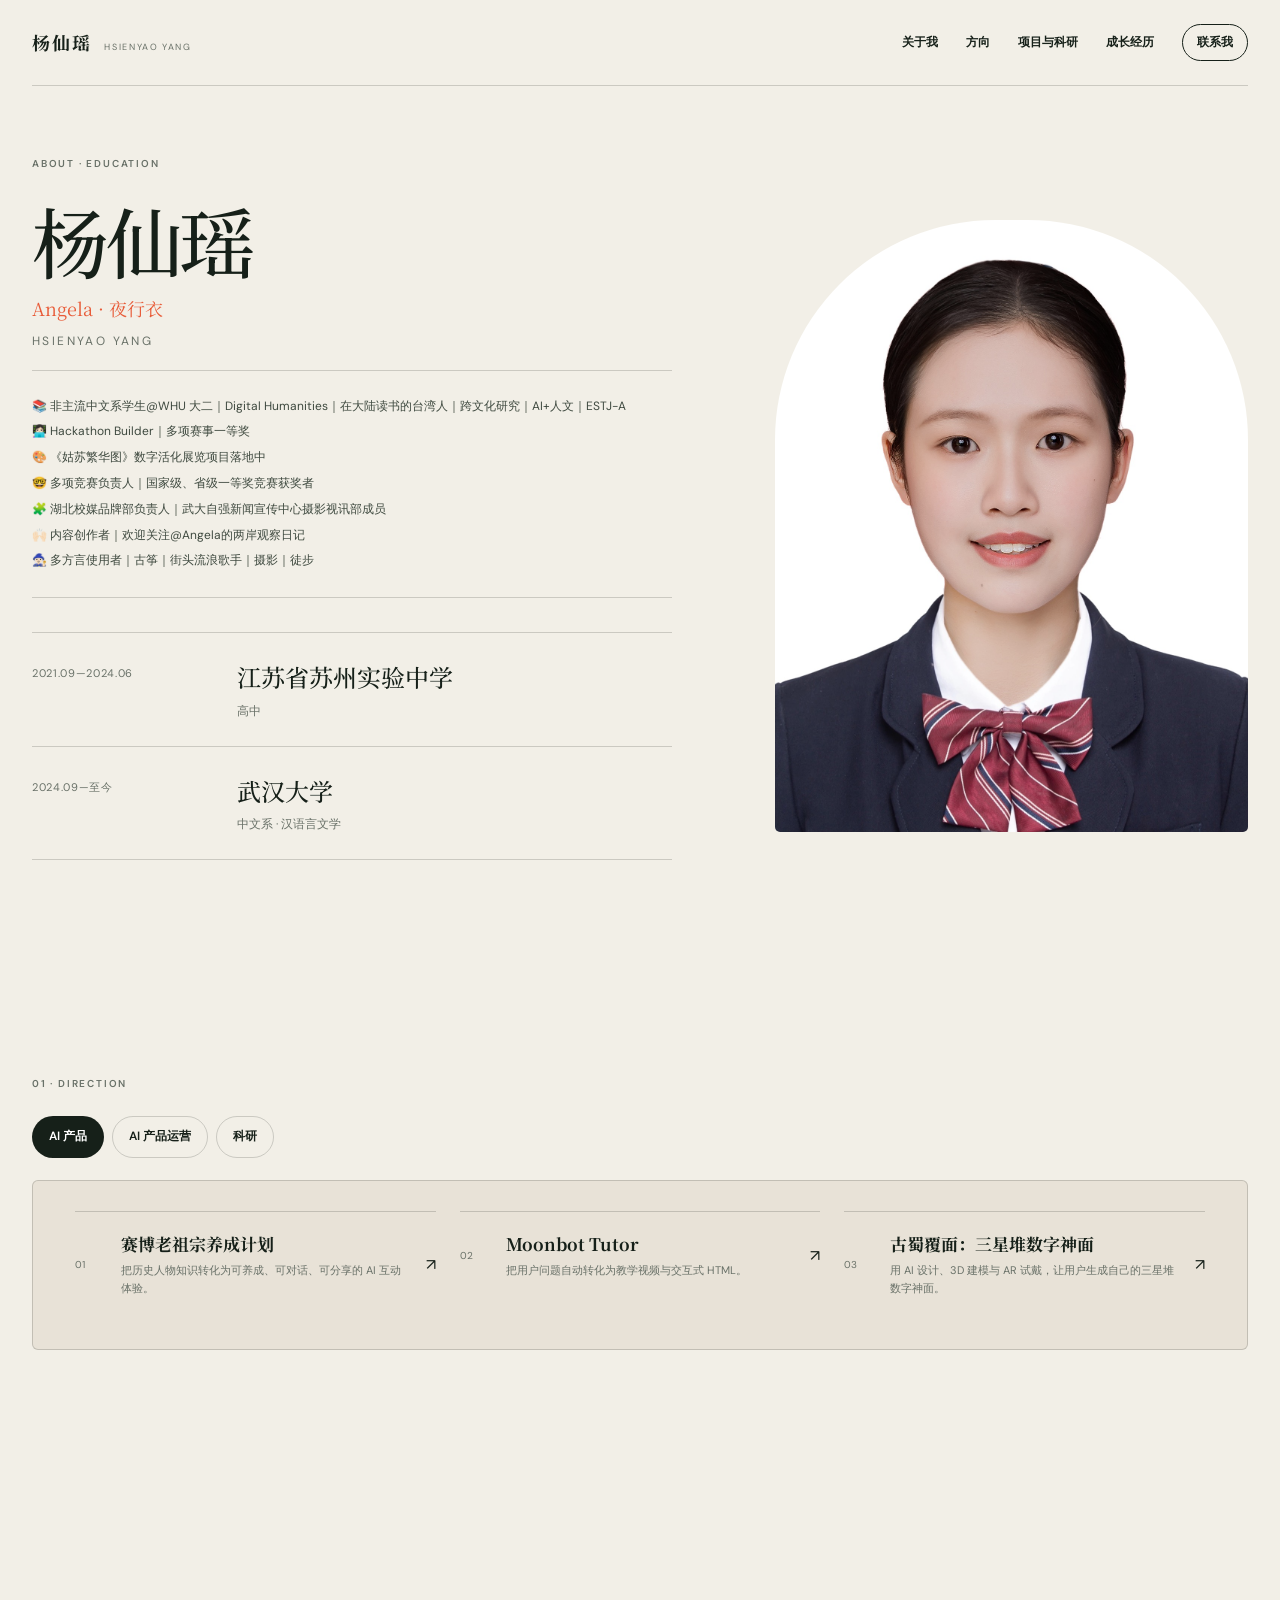
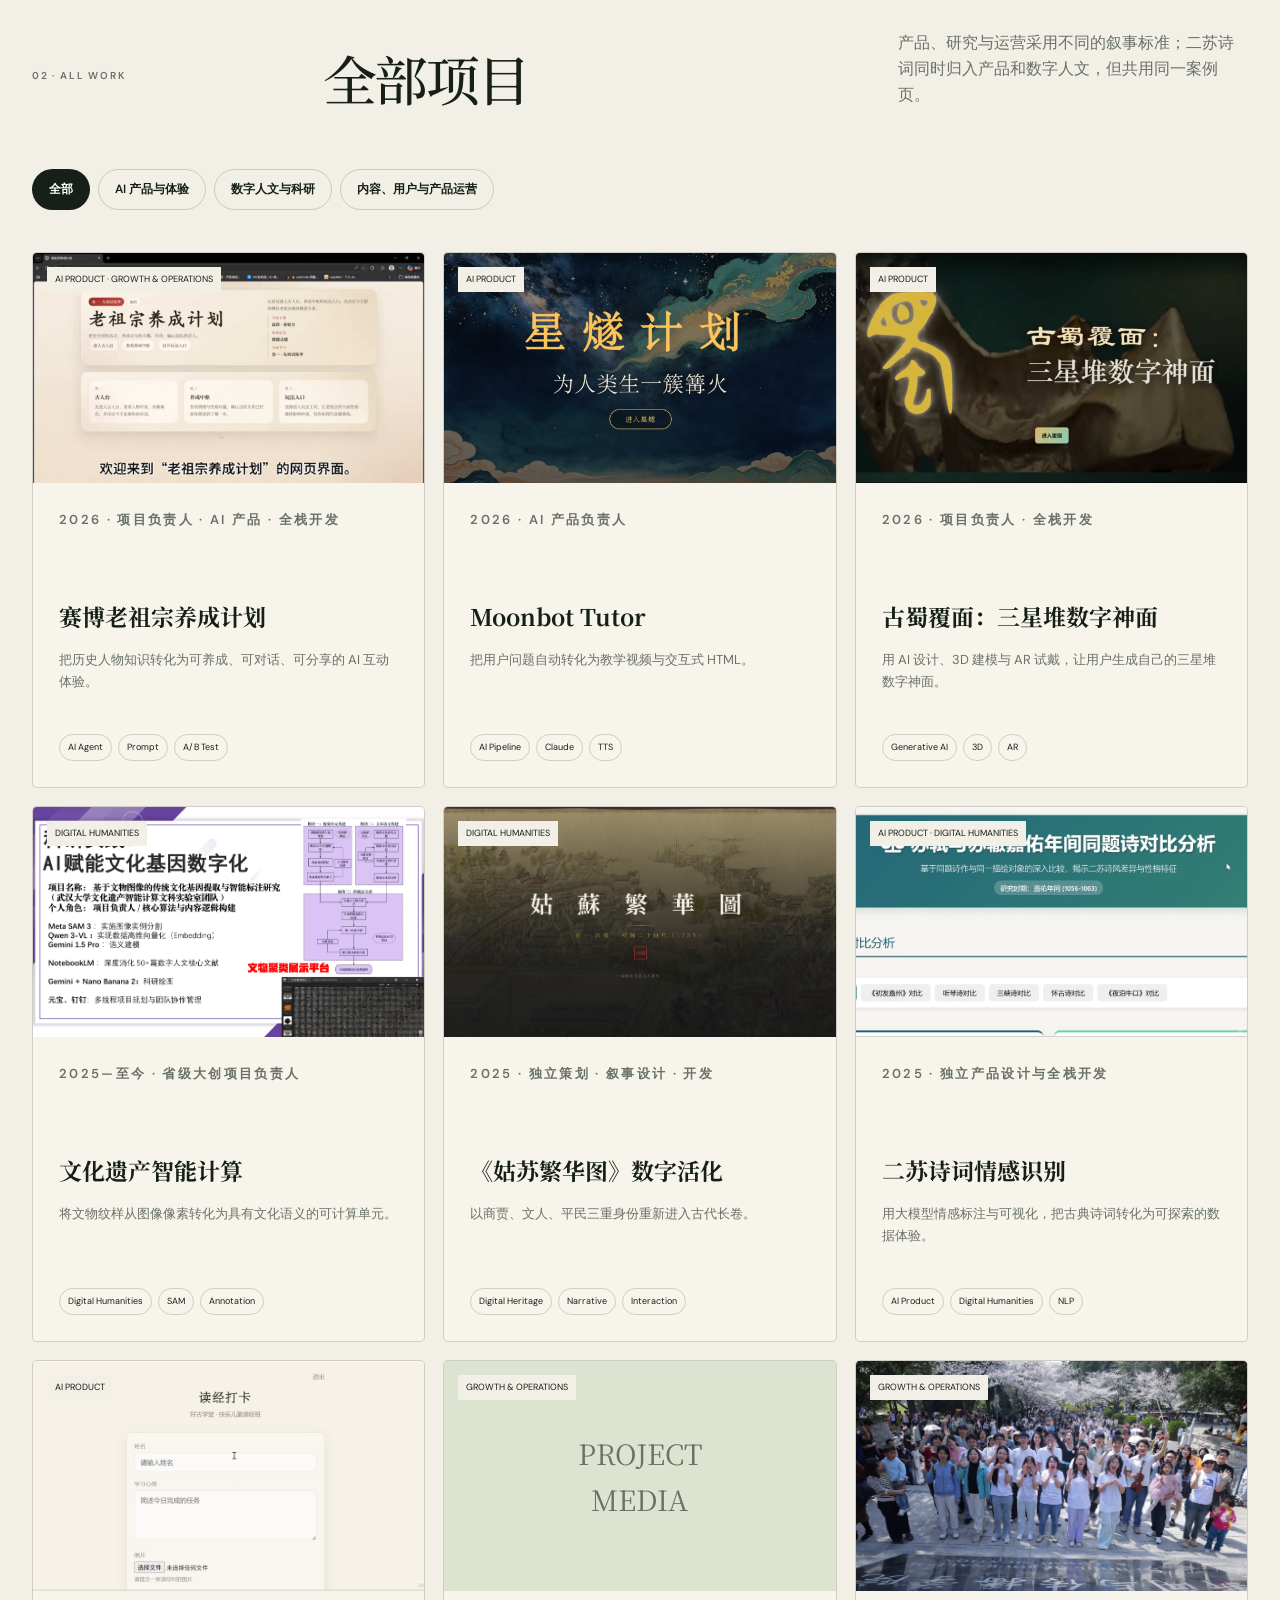
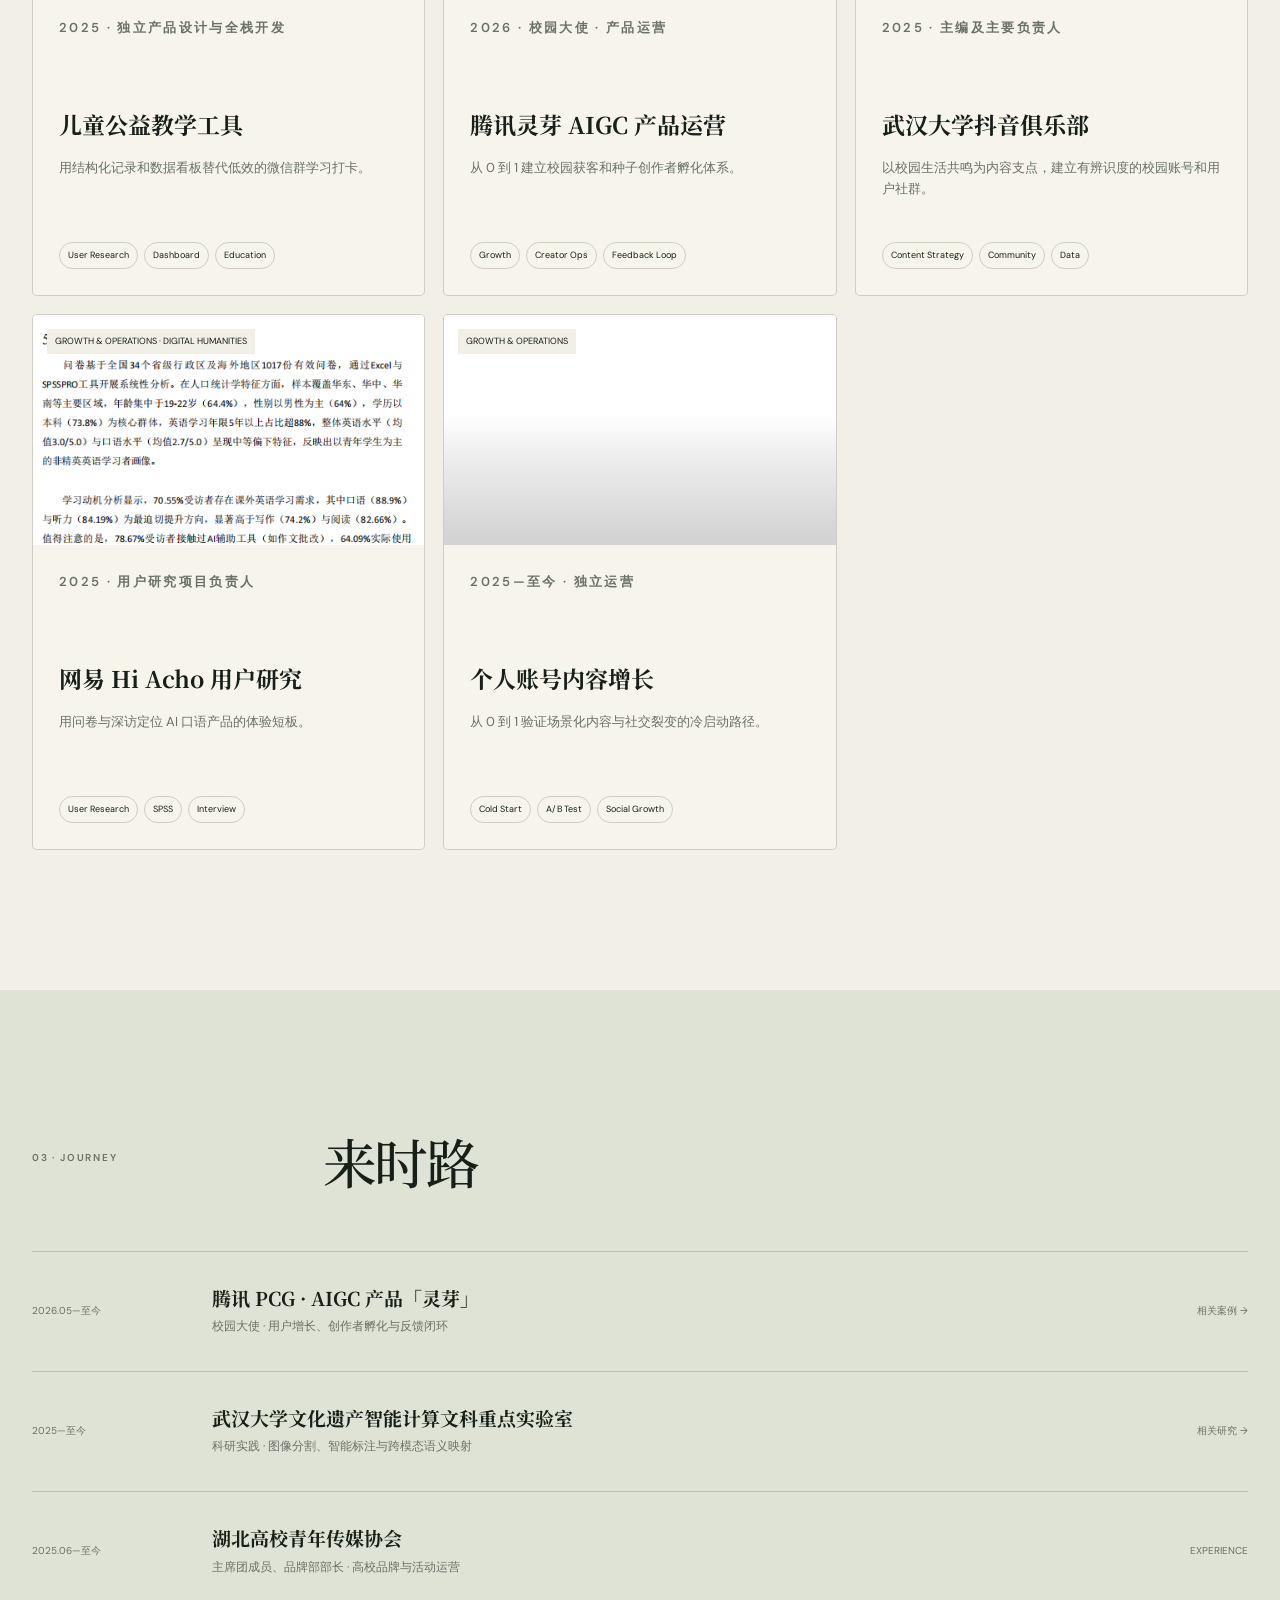
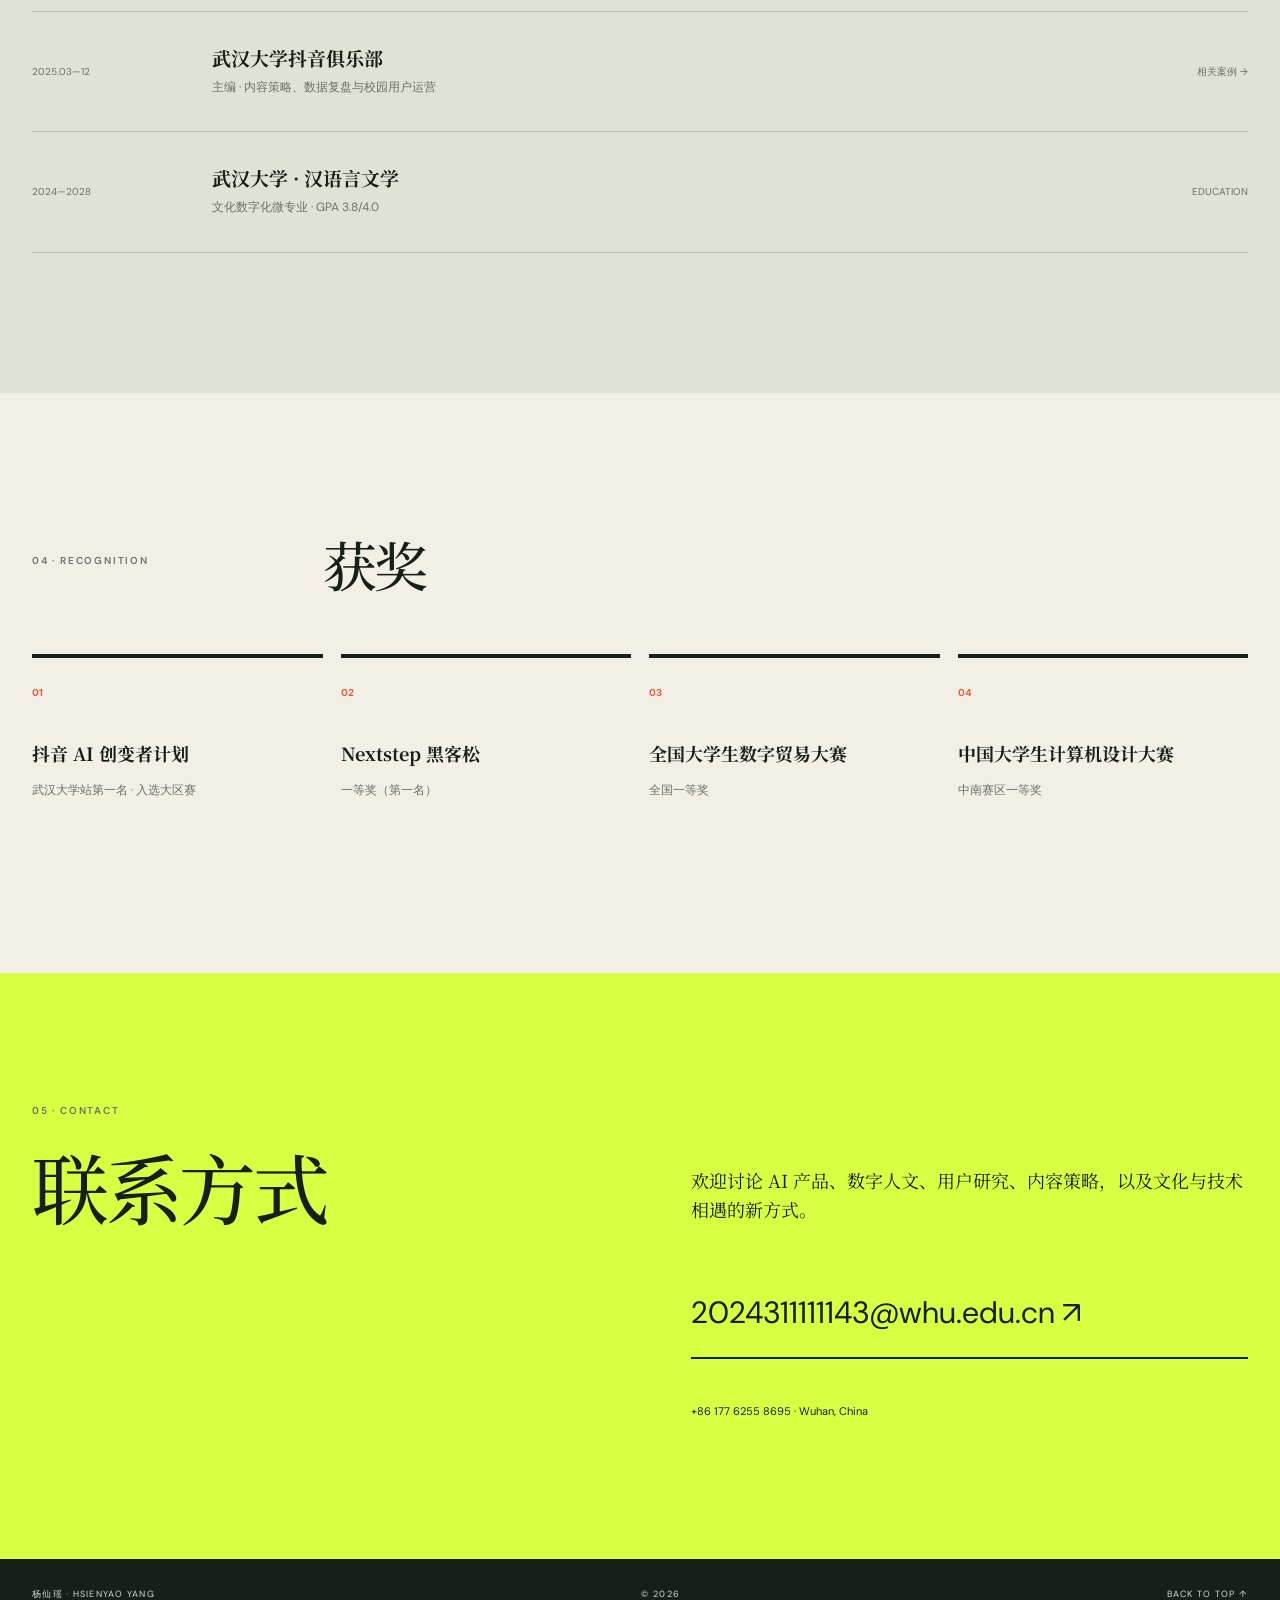
==== index.html @ c69087eb "Move website files to repo root for GitHub Pages deployment 把 personal-website-upgrade/ 里的所有网站文件移到仓库" ====
<!doctype html>
<html lang="zh-CN">
<head>
  <meta charset="utf-8">
  <meta name="viewport" content="width=device-width,initial-scale=1">
  <meta name="description" content="杨仙瑶的个人主页｜武汉大学汉语言文学本科生，记录学习、研究、项目与生活。">
  <meta name="theme-color" content="#f2efe7">
  <title>杨仙瑶 Hsienyao Yang｜个人主页</title>
  <link rel="preconnect" href="https://fonts.googleapis.com">
  <link rel="preconnect" href="https://fonts.gstatic.com" crossorigin>
  <link href="https://fonts.googleapis.com/css2?family=DM+Sans:wght@400;500;600&amp;family=Noto+Serif+SC:wght@400;500;600;700&amp;display=swap" rel="stylesheet">
  <link rel="stylesheet" href="styles.css"><link rel="stylesheet" href="home.css">
</head>
<body>
  <a class="skip" href="#main">跳到正文</a>
  <header class="header">
    <a class="brand" href="#about"><b>杨仙瑶</b><span>HSIENYAO YANG</span></a>
    <button class="menu" aria-expanded="false" aria-controls="nav">菜单</button>
    <nav id="nav"><a href="#about">关于我</a><a href="#for-you">方向</a><a href="#library">项目与科研</a><a href="#journey">成长经历</a><a class="nav-cta" href="#contact">联系我</a></nav>
  </header>

  <main id="main">
    <section class="hero shell" id="about">
      <div class="hero-copy reveal">
        <p class="kicker">ABOUT · EDUCATION</p>
        <h1>杨仙瑶</h1>
        <p class="hero-alias">Angela · 夜行衣</p>
        <p class="hero-name-en">Hsienyao Yang</p>
        <div class="profile-notes" aria-label="个人简介">
          <p>📚 非主流中文系学生@WHU 大二｜Digital Humanities｜在大陆读书的台湾人｜跨文化研究｜AI+人文｜ESTJ-A</p>
          <p>👩🏻‍💻 Hackathon Builder｜多项赛事一等奖</p>
          <p>🎨 《姑苏繁华图》数字活化展览项目落地中</p>
          <p>🤓 多项竞赛负责人｜国家级、省级一等奖竞赛获奖者</p>
          <p>🧩 湖北校媒品牌部负责人｜武大自强新闻宣传中心摄影视讯部成员</p>
          <p>🙌🏻 内容创作者｜欢迎关注@Angela的两岸观察日记</p>
          <p>🧙🏻‍♀️ 多方言使用者｜古筝｜街头流浪歌手｜摄影｜徒步</p>
        </div>
        <div class="education-list" aria-label="教育履历">
          <article><time>2021.09—2024.06</time><div><h2>江苏省苏州实验中学</h2><p>高中</p></div></article>
          <article><time>2024.09—至今</time><div><h2>武汉大学</h2><p>中文系 · 汉语言文学</p></div></article>
        </div>
      </div>
      <figure class="portrait reveal"><img src="assets/profile.jpg" alt="杨仙瑶"></figure>
    </section>

    <section class="audience shell" id="for-you">
      <p class="kicker reveal">01 · DIRECTION</p>
      <div class="view-tabs reveal" role="tablist"><button class="active" data-view="product" role="tab" aria-selected="true">AI 产品</button><button data-view="operations" role="tab" aria-selected="false">AI 产品运营</button><button data-view="academic" role="tab" aria-selected="false">科研</button></div>
      <div class="view-summary reveal"><div class="recommended" id="recommended"></div></div>
    </section>

    <section class="library shell" id="library">
      <div class="section-title reveal"><p class="kicker">02 · ALL WORK</p><h2>全部项目</h2><p>产品、研究与运营采用不同的叙事标准；二苏诗词同时归入产品和数字人文，但共用同一案例页。</p></div>
      <div class="filters reveal" role="tablist"><button class="active" data-filter="all">全部</button><button data-filter="product">AI 产品与体验</button><button data-filter="research">数字人文与科研</button><button data-filter="operations">内容、用户与产品运营</button></div>
      <div class="project-grid" id="project-grid"></div>
    </section>

    <section class="journey" id="journey"><div class="shell">
      <div class="section-title reveal"><p class="kicker">03 · JOURNEY</p><h2>来时路</h2></div>
      <div class="timeline reveal">
        <article><time>2026.05—至今</time><div><h3>腾讯 PCG · AIGC 产品「灵芽」</h3><p>校园大使 · 用户增长、创作者孵化与反馈闭环</p></div><a href="project.html?id=lingya">相关案例 →</a></article>
        <article><time>2025—至今</time><div><h3>武汉大学文化遗产智能计算文科重点实验室</h3><p>科研实践 · 图像分割、智能标注与跨模态语义映射</p></div><a href="project.html?id=heritage">相关研究 →</a></article>
        <article><time>2025.06—至今</time><div><h3>湖北高校青年传媒协会</h3><p>主席团成员、品牌部部长 · 高校品牌与活动运营</p></div><span>EXPERIENCE</span></article>
        <article><time>2025.03—12</time><div><h3>武汉大学抖音俱乐部</h3><p>主编 · 内容策略、数据复盘与校园用户运营</p></div><a href="project.html?id=douyin">相关案例 →</a></article>
        <article><time>2024—2028</time><div><h3>武汉大学 · 汉语言文学</h3><p>文化数字化微专业 · GPA 3.8/4.0</p></div><span>EDUCATION</span></article>
      </div>
    </div></section>

    <section class="recognition shell">
      <div class="section-title reveal"><p class="kicker">04 · RECOGNITION</p><h2>获奖</h2></div>
      <div class="award-grid reveal"><article><b>01</b><h3>抖音 AI 创变者计划</h3><p>武汉大学站第一名 · 入选大区赛</p></article><article><b>02</b><h3>Nextstep 黑客松</h3><p>一等奖（第一名）</p></article><article><b>03</b><h3>全国大学生数字贸易大赛</h3><p>全国一等奖</p></article><article><b>04</b><h3>中国大学生计算机设计大赛</h3><p>中南赛区一等奖</p></article></div>
    </section>

    <section class="contact" id="contact"><div class="shell contact-grid reveal"><div><p class="kicker">05 · CONTACT</p><h2>联系方式</h2></div><div><p>欢迎讨论 AI 产品、数字人文、用户研究、内容策略，以及文化与技术相遇的新方式。</p><a class="email" href="mailto:2024311111143@whu.edu.cn">2024311111143@whu.edu.cn ↗</a><p class="contact-meta">+86 177 6255 8695 · Wuhan, China</p></div></div></section>
  </main>
  <footer><span>杨仙瑶 · HSIENYAO YANG</span><span>© <i id="year"></i></span><a href="#about">BACK TO TOP ↑</a></footer>
  <script src="project-data.js"></script><script src="script.js"></script>
</body>
</html>
---- styles.css ----
:root{--paper:#f2efe7;--cream:#e8e2d7;--ink:#162019;--muted:#697168;--acid:#d9ff43;--orange:#e85b38;--line:rgba(22,32,25,.18);--serif:"Noto Serif SC",serif;--sans:"DM Sans","PingFang SC",sans-serif}*{box-sizing:border-box}html{scroll-behavior:smooth}body{margin:0;background:var(--paper);color:var(--ink);font-family:var(--sans);line-height:1.65;-webkit-font-smoothing:antialiased}a{color:inherit;text-decoration:none}img{max-width:100%;display:block}button{font:inherit;color:inherit}.shell{width:min(1280px,calc(100% - 64px));margin:auto}.skip{position:fixed;left:20px;top:-60px;z-index:99;background:var(--acid);padding:10px 15px}.skip:focus{top:20px}.header{width:min(1440px,calc(100% - 64px));height:86px;margin:auto;border-bottom:1px solid var(--line);display:flex;justify-content:space-between;align-items:center;position:relative;z-index:20}.brand{display:flex;align-items:baseline;gap:13px}.brand b{font-family:var(--serif);font-size:18px;letter-spacing:.1em}.brand span{font-size:9px;letter-spacing:.18em;color:var(--muted)}nav{display:flex;gap:28px;align-items:center;font-size:12px;font-weight:600}nav a{transition:.2s}nav a:hover{color:var(--orange)}.nav-cta{border:1px solid var(--ink);border-radius:99px;padding:8px 14px}.menu{display:none}.kicker{font-size:10px;letter-spacing:.18em;font-weight:600;color:var(--muted);text-transform:uppercase;margin:0 0 24px}.hero{min-height:calc(100vh - 86px);display:grid;grid-template-columns:1.15fr .85fr;gap:8vw;align-items:center;padding:70px 0}.hero h1,.section-title h2,.contact h2,.detail h1{font-family:var(--serif);font-weight:500;letter-spacing:-.045em;line-height:1.14;margin:0}.hero h1{font-size:clamp(55px,6vw,91px)}.hero h1 em{font-style:normal;position:relative;z-index:1}.hero h1 em:after{content:"";position:absolute;left:0;right:0;bottom:.08em;height:.26em;background:var(--acid);z-index:-1;transform:rotate(-1deg)}.lead{font-family:var(--serif);font-size:18px;color:#3e493f;max-width:670px;margin:34px 0}.actions{display:flex;align-items:center;gap:20px;flex-wrap:wrap}.button{padding:14px 22px;border-radius:99px;font-size:13px;font-weight:600}.button.dark{background:var(--ink);color:white}.text-link{font-size:12px;border-bottom:1px solid var(--ink)}.hero-proof{display:flex;gap:44px;margin:60px 0 0}.hero-proof div{padding-left:14px;border-left:1px solid var(--line)}.hero-proof dt{font-family:var(--serif);font-size:23px}.hero-proof dd{margin:3px 0 0;font-size:10px;color:var(--muted)}.portrait{margin:0;position:relative}.portrait img{width:100%;height:min(68vh,690px);object-fit:cover;object-position:center 18%;border-radius:220px 220px 5px 5px;filter:saturate(.84)}.portrait figcaption{position:absolute;left:-44px;bottom:55px;background:var(--acid);width:132px;height:132px;border-radius:50%;display:flex;flex-direction:column;justify-content:center;align-items:center;transform:rotate(-7deg);font-family:var(--serif);font-size:12px}.section-title{display:grid;grid-template-columns:.55fr 1.2fr .8fr;gap:50px;align-items:end;margin-bottom:60px}.section-title h2{font-size:clamp(38px,4.2vw,64px)}.section-title>p:last-child{color:var(--muted);margin:0}.audience{padding:140px 0}.view-tabs,.filters{display:flex;gap:8px;overflow:auto;padding-bottom:10px}.view-tabs button,.filters button{white-space:nowrap;border:1px solid var(--line);background:transparent;border-radius:99px;padding:10px 16px;cursor:pointer;font-size:12px;font-weight:600}.view-tabs button.active,.filters button.active{background:var(--ink);color:white}.view-summary{margin-top:12px;padding:50px;background:var(--cream);border:1px solid var(--line);border-radius:6px;display:grid;grid-template-columns:1fr 1.15fr;gap:7vw}.view-summary h3{font-family:var(--serif);font-size:clamp(36px,4vw,58px);line-height:1.15;margin:0 0 20px}.view-summary>div>p:last-child{color:var(--muted);max-width:530px}.recommended{display:grid;gap:8px}.rec-card{display:grid;grid-template-columns:38px 1fr auto;gap:16px;align-items:center;border-top:1px solid var(--line);padding:18px 0}.rec-card span{font-size:10px;color:var(--muted)}.rec-card h4{font-family:var(--serif);font-size:17px;margin:0}.rec-card p{font-size:11px;color:var(--muted);margin:3px 0}.rec-card b{font-weight:400}.selected{background:var(--ink);color:#f3f0e8;padding:140px 0}.section-title.light .kicker,.section-title.light>p:last-child{color:#a9b1aa}.feature-grid{display:grid;grid-template-columns:1.35fr .65fr;gap:18px}.feature-card{min-height:520px;border:1px solid rgba(255,255,255,.16);border-radius:5px;position:relative;overflow:hidden;display:flex;flex-direction:column;justify-content:flex-end;padding:34px;background:#263128}.feature-card:first-child{grid-row:span 2;min-height:1058px}.feature-card img{position:absolute;inset:0;width:100%;height:100%;object-fit:cover;opacity:.48;transition:.5s}.feature-card:after{content:"";position:absolute;inset:30% 0 0;background:linear-gradient(transparent,rgba(10,17,12,.92))}.feature-card:hover img{transform:scale(1.025);opacity:.58}.feature-card-content{position:relative;z-index:2}.feature-card .kicker{color:#d5ddd5}.feature-card h3{font-family:var(--serif);font-size:clamp(32px,4vw,56px);line-height:1.15;margin:0 0 14px}.feature-card p{color:#c4cbc5;max-width:600px}.feature-card small{color:var(--acid)}.library{padding:140px 0}.filters{margin-bottom:32px}.project-grid{display:grid;grid-template-columns:repeat(3,1fr);gap:18px}.project-card{border:1px solid var(--line);border-radius:5px;overflow:hidden;background:#f7f4ec;transition:.25s}.project-card:hover{transform:translateY(-5px);box-shadow:0 18px 44px rgba(22,32,25,.08)}.project-visual{height:230px;background:#dce3cf;position:relative;display:grid;place-items:center;overflow:hidden}.project-visual img{width:100%;height:100%;object-fit:cover}.project-visual.no-image:before{content:"PROJECT\A MEDIA";white-space:pre;text-align:center;font-family:var(--serif);font-size:28px;color:#687267}.project-visual span{position:absolute;left:14px;top:14px;background:var(--paper);padding:5px 8px;font-size:9px}.project-body{padding:26px}.project-body h3{font-family:var(--serif);font-size:23px;margin:0 0 10px}.project-body>p{font-size:13px;color:var(--muted);min-height:65px}.tag-list{display:flex;gap:6px;flex-wrap:wrap;margin-top:20px}.tag-list span{border:1px solid var(--line);border-radius:99px;padding:5px 8px;font-size:9px}.journey{background:#dfe3d6;padding:140px 0}.timeline{border-top:1px solid var(--line)}.timeline article{display:grid;grid-template-columns:150px 1fr 130px;gap:30px;align-items:center;border-bottom:1px solid var(--line);padding:30px 0}.timeline time,.timeline article>a,.timeline article>span{font-size:10px;color:var(--muted)}.timeline article>a,.timeline article>span{text-align:right}.timeline h3{font-family:var(--serif);font-size:19px;margin:0}.timeline p{font-size:12px;color:var(--muted);margin:4px 0}.recognition{padding:140px 0}.award-grid{display:grid;grid-template-columns:repeat(4,1fr);gap:18px}.award-grid article{border-top:4px solid var(--ink);padding:20px 0}.award-grid b{font-size:10px;color:var(--orange)}.award-grid h3{font-family:var(--serif);font-size:18px;margin:35px 0 8px}.award-grid p{font-size:12px;color:var(--muted)}.beyond{padding:140px 0;background:var(--cream)}.hobby-grid{display:grid;grid-template-columns:repeat(3,1fr);gap:18px}.hobby-grid article>div{aspect-ratio:4/3;border:1px dashed #899188;display:grid;place-items:center;text-align:center;font:13px var(--serif);color:var(--muted);background:repeating-linear-gradient(135deg,transparent 0 19px,rgba(22,32,25,.035) 19px 20px)}.hobby-grid h3{font-family:var(--serif);font-size:22px;margin:18px 0 5px}.hobby-grid p{font-size:12px;color:var(--muted)}.contact{background:var(--acid);padding:130px 0}.contact-grid{display:grid;grid-template-columns:1fr 1fr;gap:8vw}.contact h2{font-size:clamp(48px,6vw,82px)}.contact-grid>div:last-child{padding-top:45px}.contact-grid>div:last-child>p{font-family:var(--serif);font-size:18px}.email{font-size:clamp(18px,2.4vw,32px);border-bottom:2px solid var(--ink);display:block;padding:18px 0;margin:45px 0}.contact-meta{font:11px var(--sans)!important}footer{background:var(--ink);color:#d5ddd6;padding:28px max(32px,calc((100vw - 1440px)/2));display:flex;justify-content:space-between;font-size:9px;letter-spacing:.14em}footer i{font-style:normal}.reveal{opacity:0;transform:translateY(20px);transition:.7s}.reveal.visible{opacity:1;transform:none}
/* Detail */.detail{padding-bottom:90px}.detail-hero{padding:72px 0 48px;display:grid;grid-template-columns:1.1fr .9fr;gap:8vw;align-items:end}.detail h1{font-size:clamp(52px,7vw,96px)}.detail-en{font-size:12px;letter-spacing:.14em;color:var(--muted)}.detail-summary{font-family:var(--serif);font-size:22px}.detail-role{font-size:12px;color:var(--muted)}.detail-media{margin:0;height:min(56vh,620px);background:#dce3cf;overflow:hidden;position:relative}.detail-media img,.detail-media video{width:100%;height:100%;object-fit:cover}.video-media{background:#10130f}.video-media video{object-fit:contain}.detail-media figcaption{position:absolute;right:15px;bottom:15px;background:var(--paper);padding:7px 10px;font-size:9px;pointer-events:none}.detail-media.missing{display:grid;place-items:center;text-align:center}.detail-media.missing p{font-family:var(--serif);font-size:50px;line-height:1.15}.detail-media.missing span{position:absolute;bottom:20px;color:var(--muted);font-size:11px}.case-narrative{display:grid;grid-template-columns:.36fr 1.64fr;gap:60px;padding:68px 0 42px;border-bottom:1px solid var(--line)}.star-story{font-family:var(--serif);font-size:20px;line-height:1.85;max-width:940px}.detail-copy-section{margin:0 0 32px}.detail-copy-section:last-child{margin-bottom:0}.detail-copy-section h3{font-family:var(--sans);font-size:12px;line-height:1.4;letter-spacing:.06em;color:var(--orange);margin:0 0 8px}.detail-copy-section p{margin:0}.detail-metrics{display:grid;grid-template-columns:repeat(3,1fr);gap:20px;background:var(--ink);color:white;padding:42px 50px;margin:30px 0 52px}.detail-metrics div{display:flex;flex-direction:column}.detail-metrics b{font-family:var(--serif);font-size:42px;color:var(--acid)}.detail-metrics span{font-size:11px;color:#b7c0b8}.next-case{display:flex;justify-content:space-between;border-top:1px solid var(--line);padding-top:25px;font-size:12px}
@media(max-width:900px){.shell{width:min(720px,calc(100% - 36px))}.header{width:calc(100% - 36px);height:70px}.menu{display:block;border:1px solid var(--line);border-radius:99px;background:transparent;padding:7px 12px;font-size:11px}.header nav{position:absolute;top:70px;left:-18px;right:-18px;background:var(--paper);padding:25px;flex-direction:column;align-items:flex-start;transform:translateY(-140%);transition:.3s;z-index:-1}.header nav.open{transform:none}.detail-page .header nav{position:static;transform:none;flex-direction:row;padding:0;background:transparent}.detail-page .header nav .nav-cta{display:none}.hero{grid-template-columns:1fr}.hero-copy{order:2}.portrait{width:min(85%,500px);margin:auto}.portrait figcaption{left:-25px}.section-title,.audience .section-title{grid-template-columns:1fr;gap:15px}.view-summary,.detail-hero{grid-template-columns:1fr}.feature-grid{grid-template-columns:1fr}.feature-card:first-child{grid-row:auto;min-height:650px}.project-grid{grid-template-columns:1fr 1fr}.timeline article{grid-template-columns:110px 1fr}.timeline article>a,.timeline article>span{display:none}.award-grid{grid-template-columns:1fr 1fr}.contact-grid{grid-template-columns:1fr}.case-narrative{grid-template-columns:1fr;gap:20px}.detail-metrics{padding:40px}.hobby-grid{grid-template-columns:1fr}}
@media(max-width:560px){.brand span{display:none}.hero{padding-top:35px}.hero h1{font-size:45px}.lead{font-size:16px}.hero-proof{gap:14px;justify-content:space-between}.hero-proof dt{font-size:19px}.portrait img{height:470px}.audience,.library,.journey,.recognition,.beyond,.selected{padding:90px 0}.view-summary{padding:28px}.view-summary h3{font-size:35px}.project-grid,.award-grid{grid-template-columns:1fr}.feature-card,.feature-card:first-child{min-height:500px;padding:25px}.feature-card h3{font-size:36px}.timeline article{grid-template-columns:1fr;gap:8px}.timeline time{order:2}.contact{padding:90px 0}.email{overflow-wrap:anywhere;font-size:15px}.detail-hero{padding-top:60px}.detail h1{font-size:45px}.detail-media{height:360px}.case-narrative{padding:48px 0 30px}.star-story{font-size:17px;line-height:1.9}.detail-metrics{grid-template-columns:1fr;padding:30px}.detail-metrics div{border-bottom:1px solid rgba(255,255,255,.15);padding:15px 0}footer span:nth-child(2){display:none}}
@media(prefers-reduced-motion:reduce){html{scroll-behavior:auto}.reveal{opacity:1;transform:none;transition:none}}
.intro-copy{font-family:var(--serif);font-size:17px;color:#3e493f;max-width:700px;margin:30px 0}.intro-copy p{margin:0 0 13px}.about-proof{gap:28px}.about-proof dt{font-size:17px}.about-proof dd{max-width:170px}
@media(max-width:560px){.intro-copy{font-size:15px}.about-proof{display:grid;grid-template-columns:1fr 1fr;gap:18px}.about-proof div:last-child{grid-column:1/-1}}
.hero-name-en{margin:8px 0 42px;font-size:12px;letter-spacing:.2em;color:var(--muted);text-transform:uppercase}.education-list{border-top:1px solid var(--line);margin-bottom:36px;max-width:700px}.education-list article{display:grid;grid-template-columns:180px 1fr;gap:25px;padding:24px 0;border-bottom:1px solid var(--line);align-items:start}.education-list time{font-size:11px;color:var(--muted);letter-spacing:.06em;padding-top:7px}.education-list h2{font-family:var(--serif);font-size:24px;font-weight:500;margin:0}.education-list p{font-size:12px;color:var(--muted);margin:5px 0 0}
@media(max-width:560px){.hero-name-en{margin-bottom:30px}.education-list article{grid-template-columns:1fr;gap:8px;padding:20px 0}.education-list time{order:2;padding-top:0}.education-list h2{font-size:21px}}
.audience{padding-top:110px}.view-summary{grid-template-columns:1fr;padding:30px 42px}.recommended{grid-template-columns:repeat(3,1fr);gap:24px}.rec-card{grid-template-columns:30px 1fr auto;align-content:start}
@media(max-width:900px){.recommended{grid-template-columns:1fr}.view-summary{padding:24px 30px}}
---- home.css ----
.hero-alias{font-family:var(--serif);font-size:18px;margin:10px 0 0;color:var(--orange)}
.hero-name-en{margin-bottom:18px}
.profile-notes{max-width:720px;margin:0 0 34px;padding:20px 0;border-top:1px solid var(--line);border-bottom:1px solid var(--line)}
.profile-notes p{font-size:12px;line-height:1.65;margin:6px 0;color:#3e493f}
@media(max-width:560px){.hero-alias{font-size:16px}.profile-notes{margin-bottom:28px;padding:16px 0}.profile-notes p{font-size:11px;line-height:1.7}}
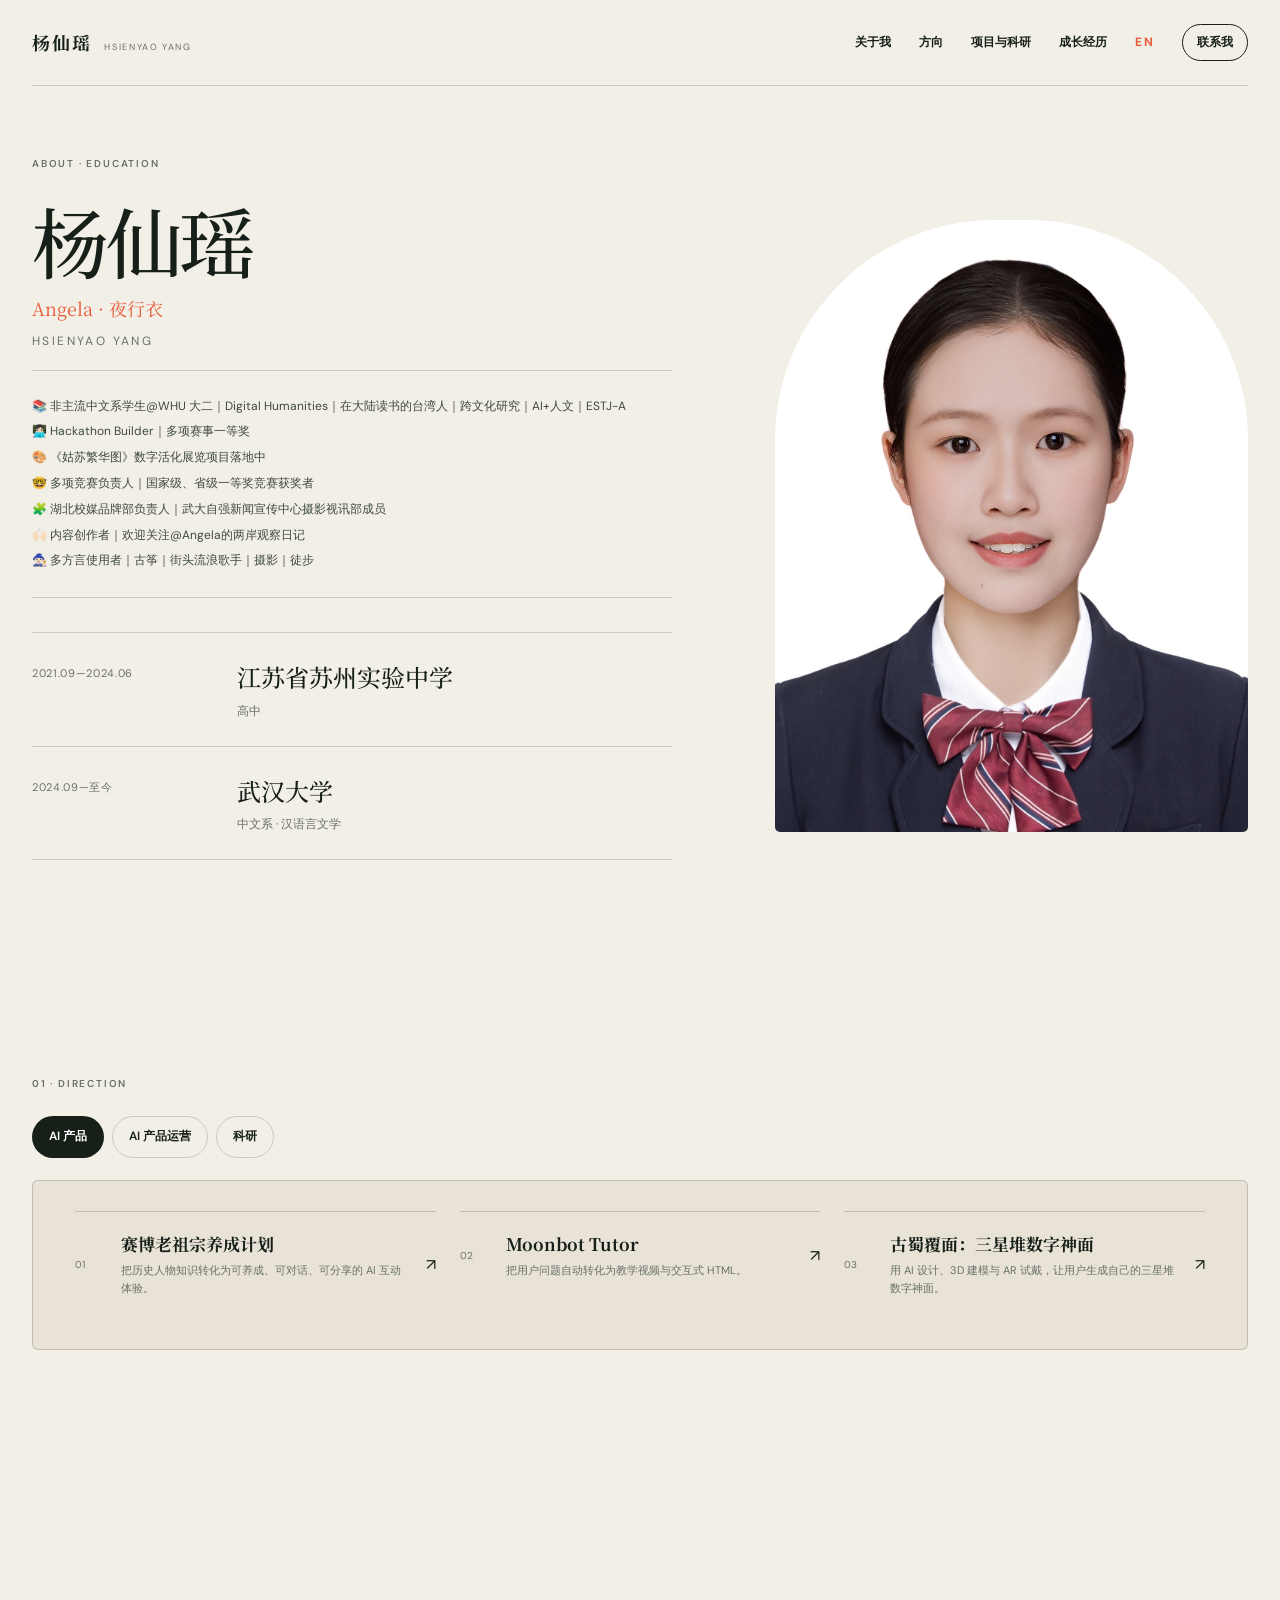
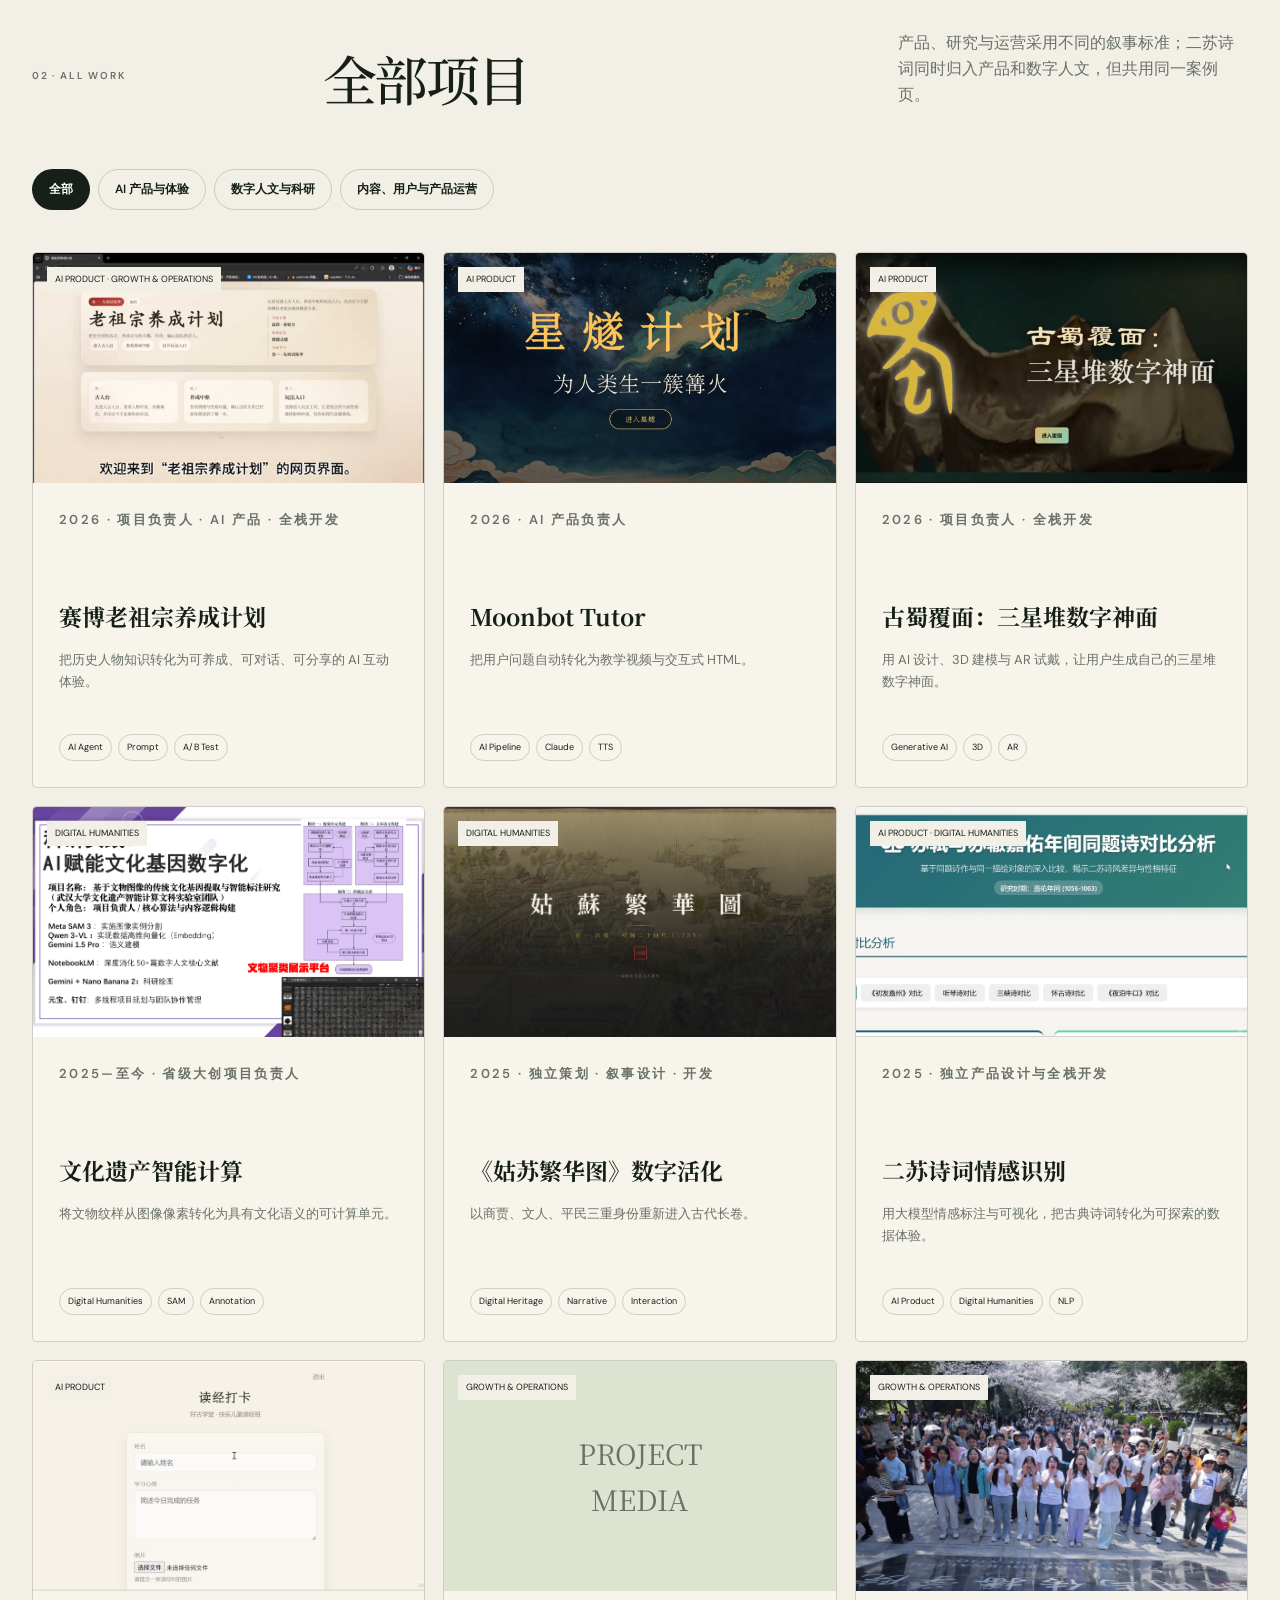
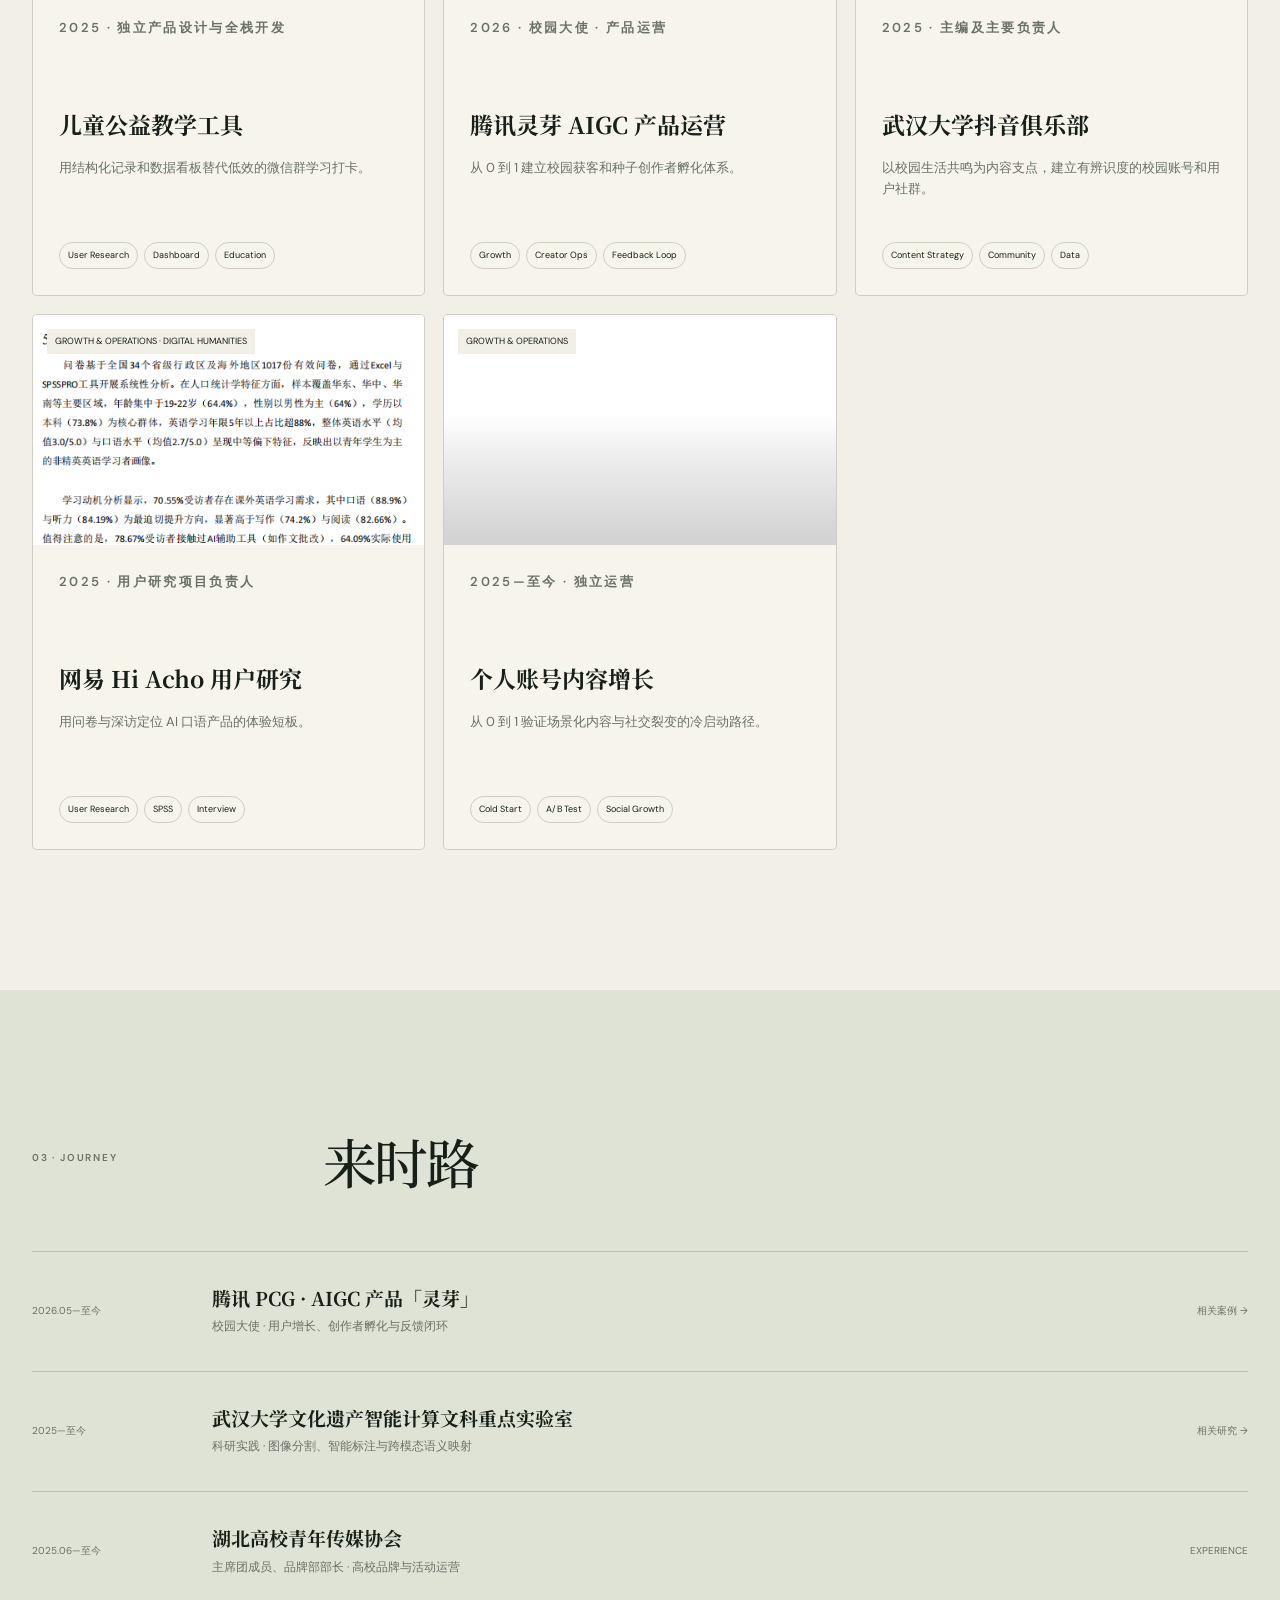
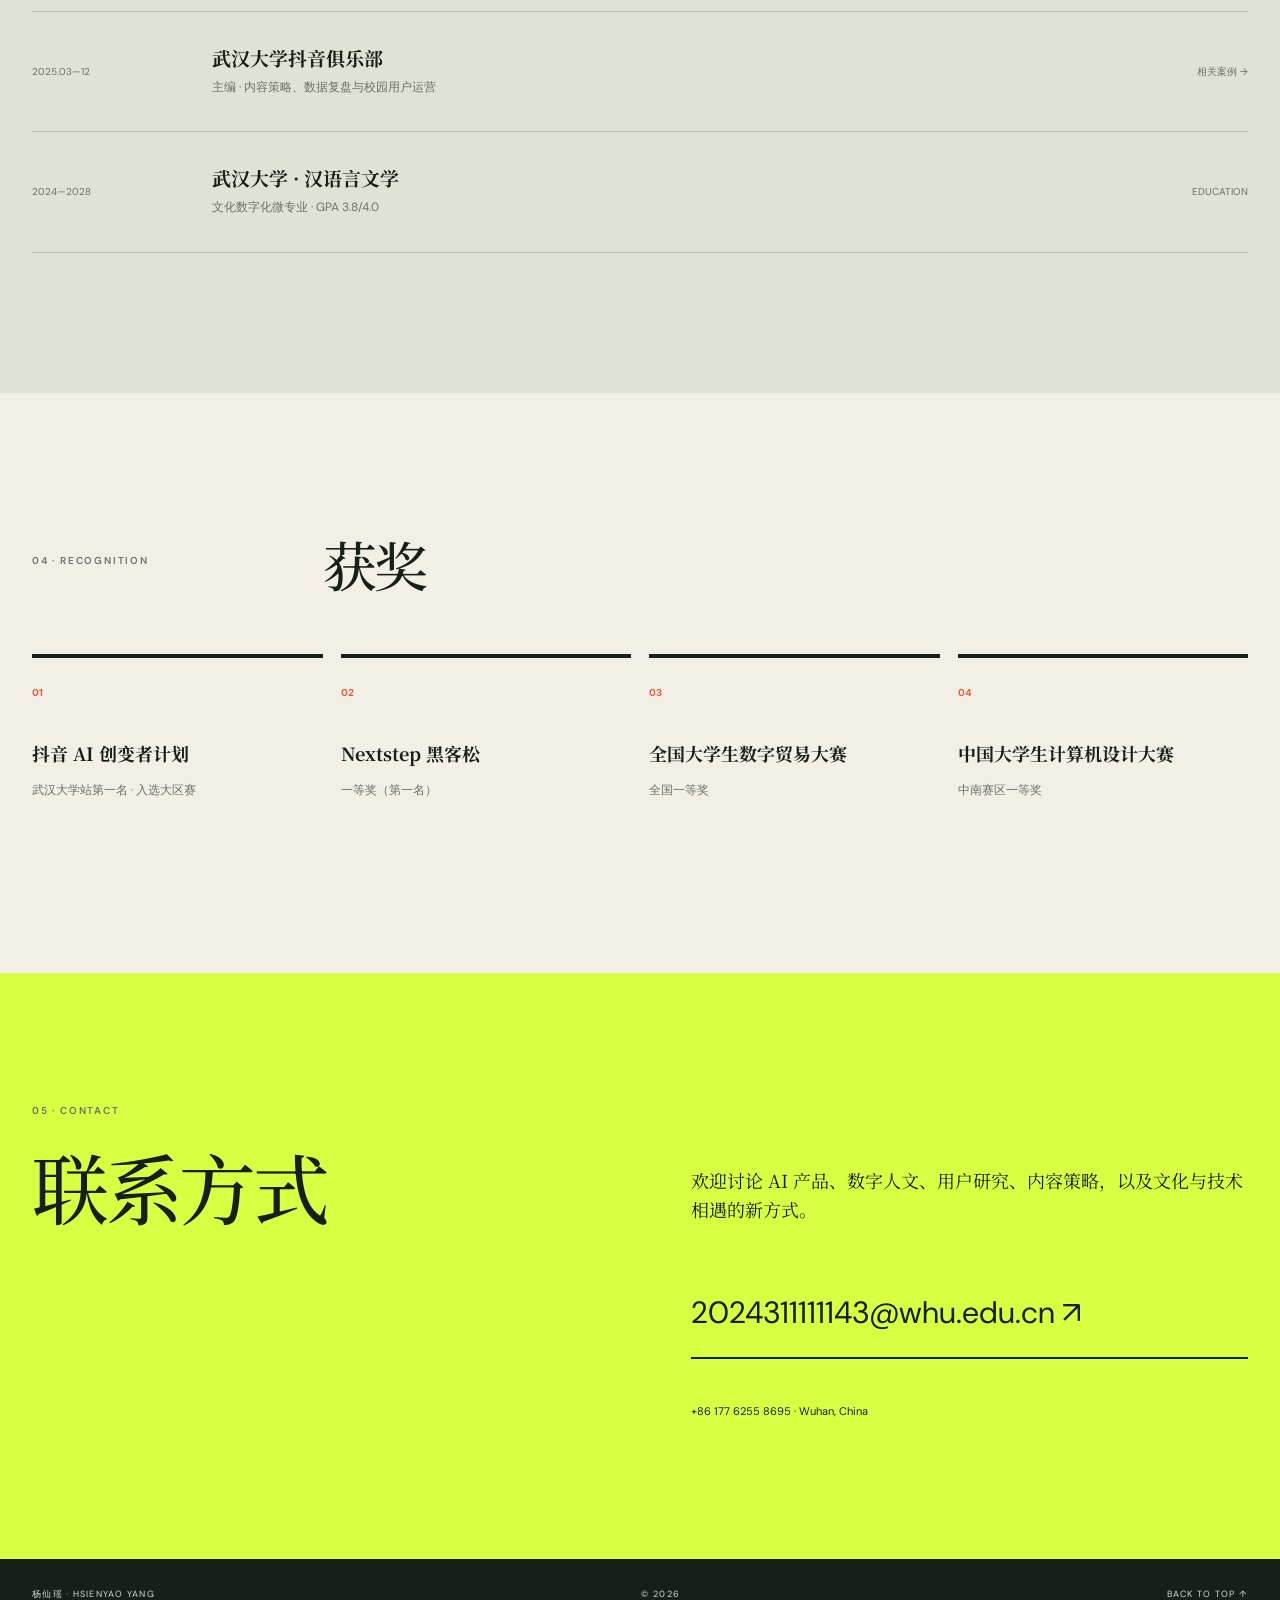
==== commit 391201b8: "Add English version under en/ with CN/EN language switch - en/ thin package: index, project detail, " ====
--- a/index.html
+++ b/index.html
@@ -5,6 +5,7 @@
   <meta name="viewport" content="width=device-width,initial-scale=1">
   <meta name="description" content="杨仙瑶的个人主页｜武汉大学汉语言文学本科生，记录学习、研究、项目与生活。">
   <meta name="theme-color" content="#f2efe7">
+  <link rel="alternate" hreflang="en" href="en/">
   <title>杨仙瑶 Hsienyao Yang｜个人主页</title>
   <link rel="preconnect" href="https://fonts.googleapis.com">
   <link rel="preconnect" href="https://fonts.gstatic.com" crossorigin>
@@ -16,7 +17,7 @@
   <header class="header">
     <a class="brand" href="#about"><b>杨仙瑶</b><span>HSIENYAO YANG</span></a>
     <button class="menu" aria-expanded="false" aria-controls="nav">菜单</button>
-    <nav id="nav"><a href="#about">关于我</a><a href="#for-you">方向</a><a href="#library">项目与科研</a><a href="#journey">成长经历</a><a class="nav-cta" href="#contact">联系我</a></nav>
+    <nav id="nav"><a href="#about">关于我</a><a href="#for-you">方向</a><a href="#library">项目与科研</a><a href="#journey">成长经历</a><a class="lang-switch" href="en/" lang="en" hreflang="en">EN</a><a class="nav-cta" href="#contact">联系我</a></nav>
   </header>
 
   <main id="main">
--- a/styles.css
+++ b/styles.css
@@ -9,3 +9,4 @@
 @media(max-width:560px){.hero-name-en{margin-bottom:30px}.education-list article{grid-template-columns:1fr;gap:8px;padding:20px 0}.education-list time{order:2;padding-top:0}.education-list h2{font-size:21px}}
 .audience{padding-top:110px}.view-summary{grid-template-columns:1fr;padding:30px 42px}.recommended{grid-template-columns:repeat(3,1fr);gap:24px}.rec-card{grid-template-columns:30px 1fr auto;align-content:start}
 @media(max-width:900px){.recommended{grid-template-columns:1fr}.view-summary{padding:24px 30px}}
+.lang-switch{font-weight:700;letter-spacing:.12em;color:var(--orange)}
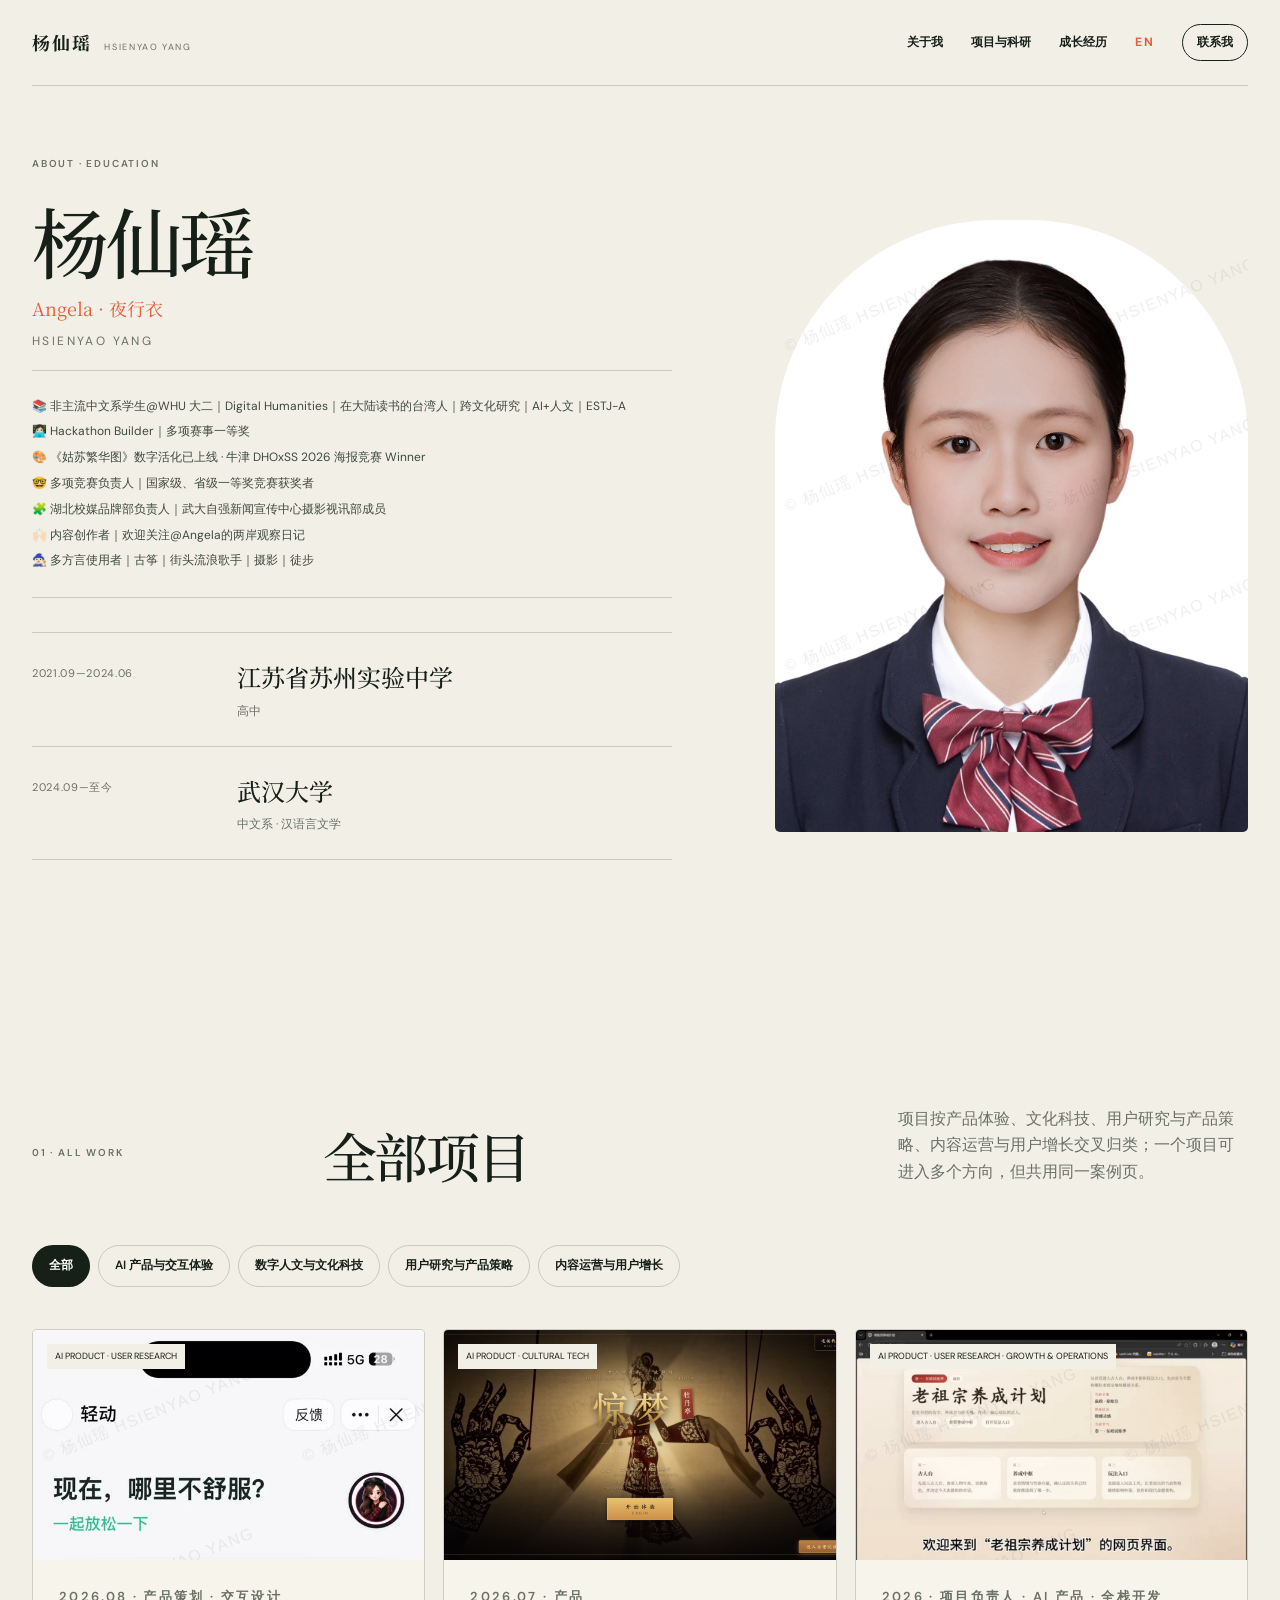
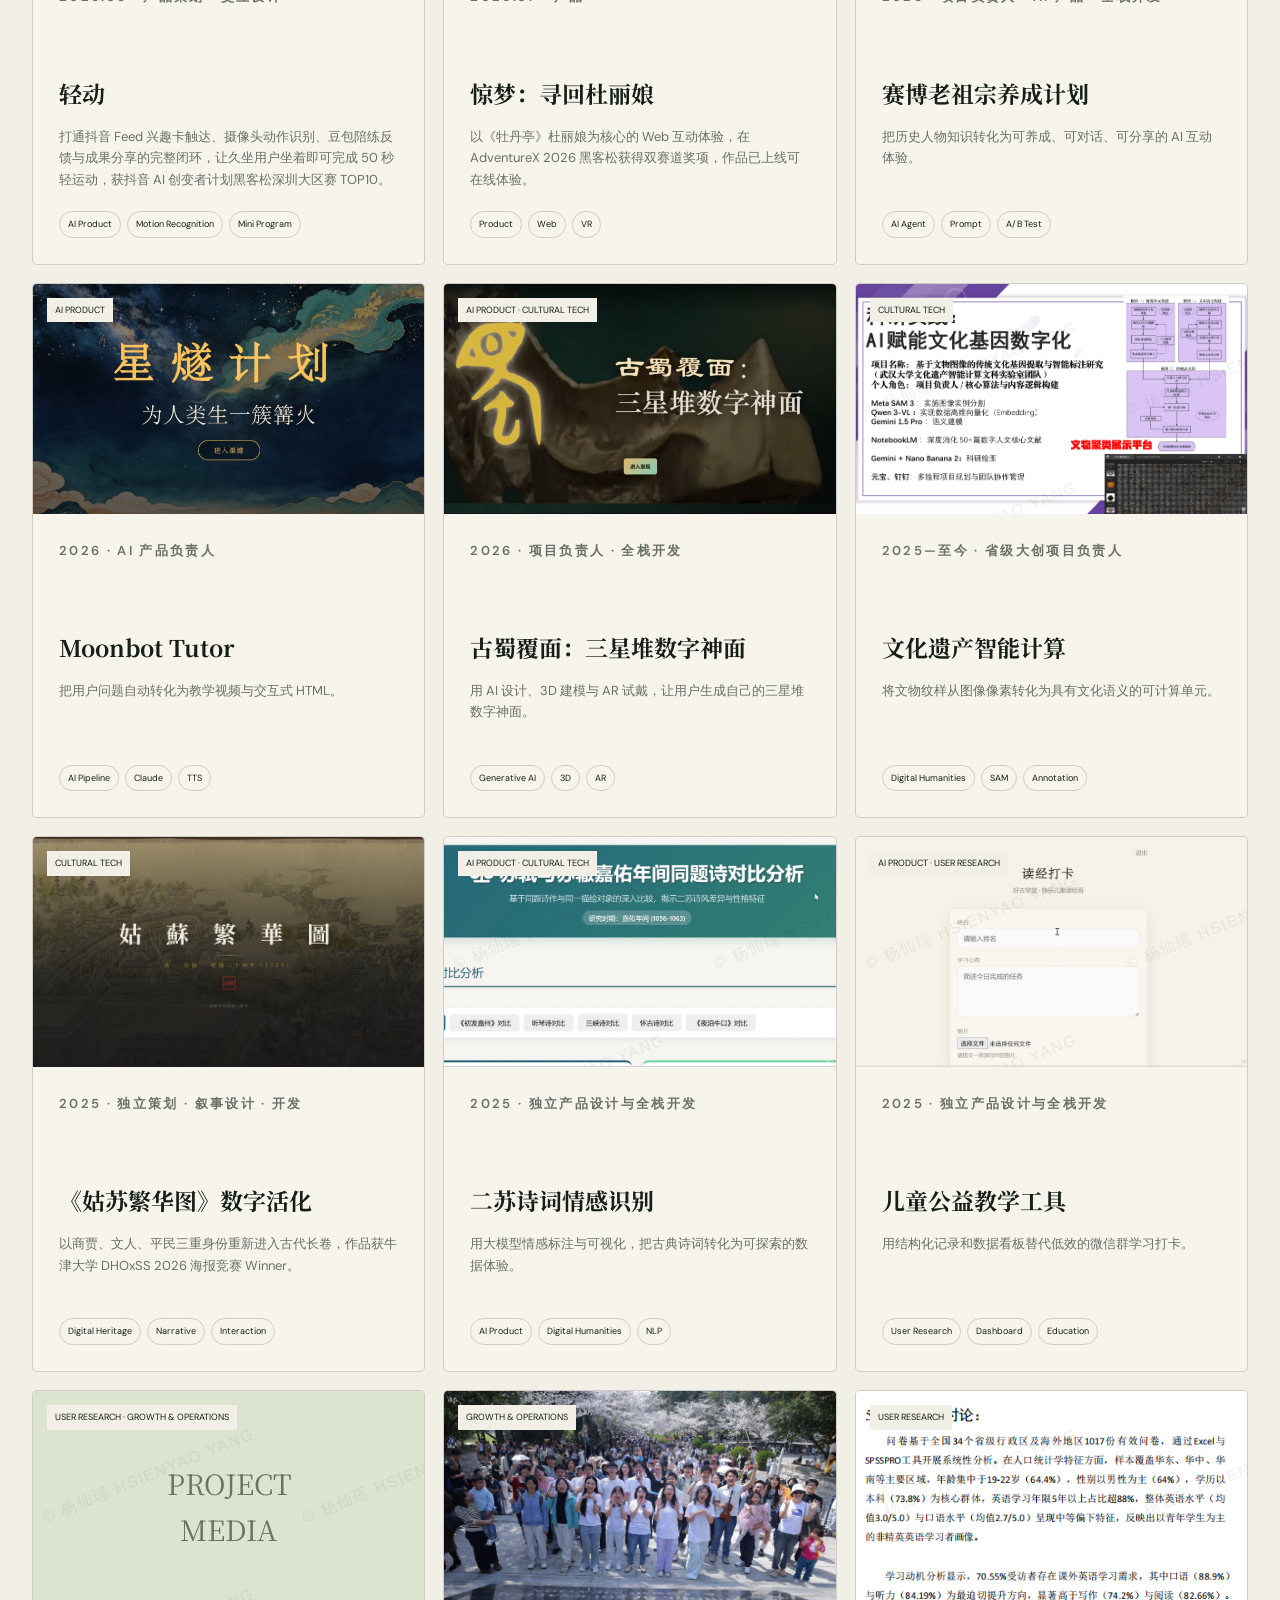
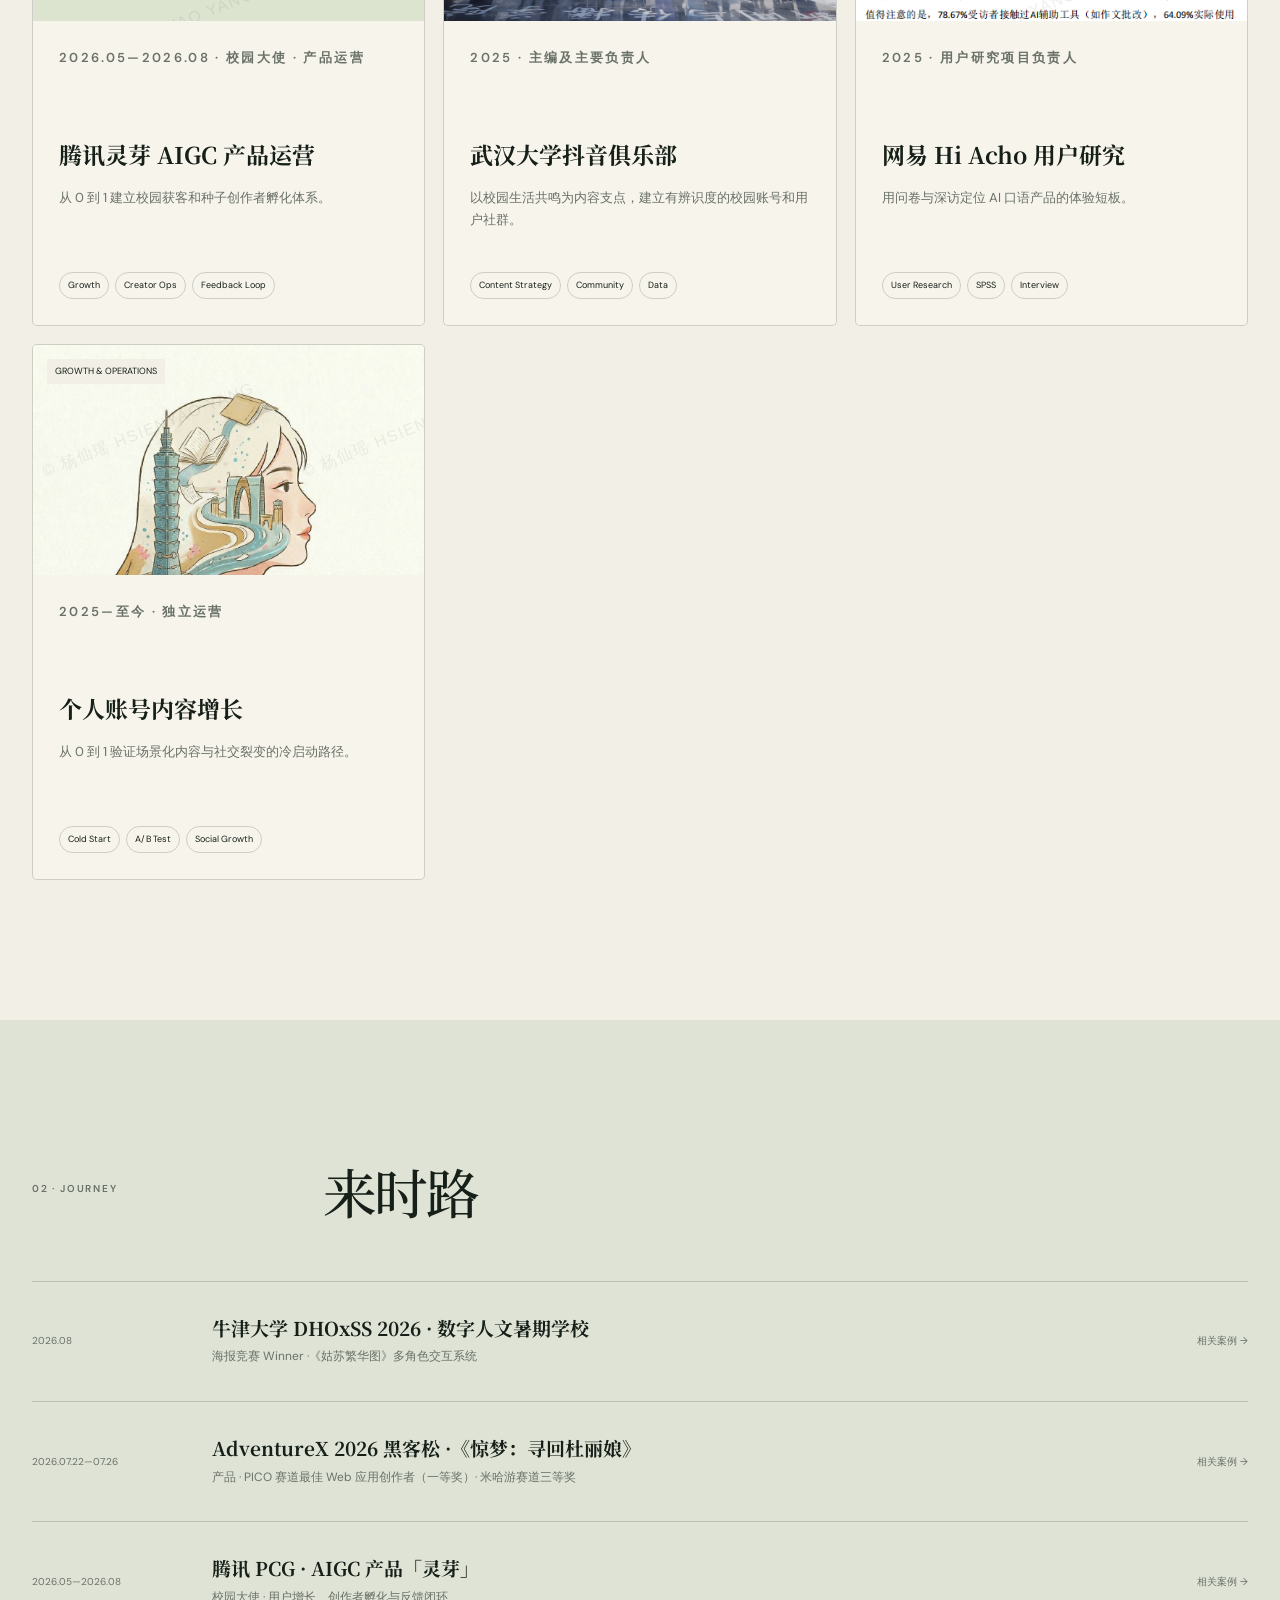
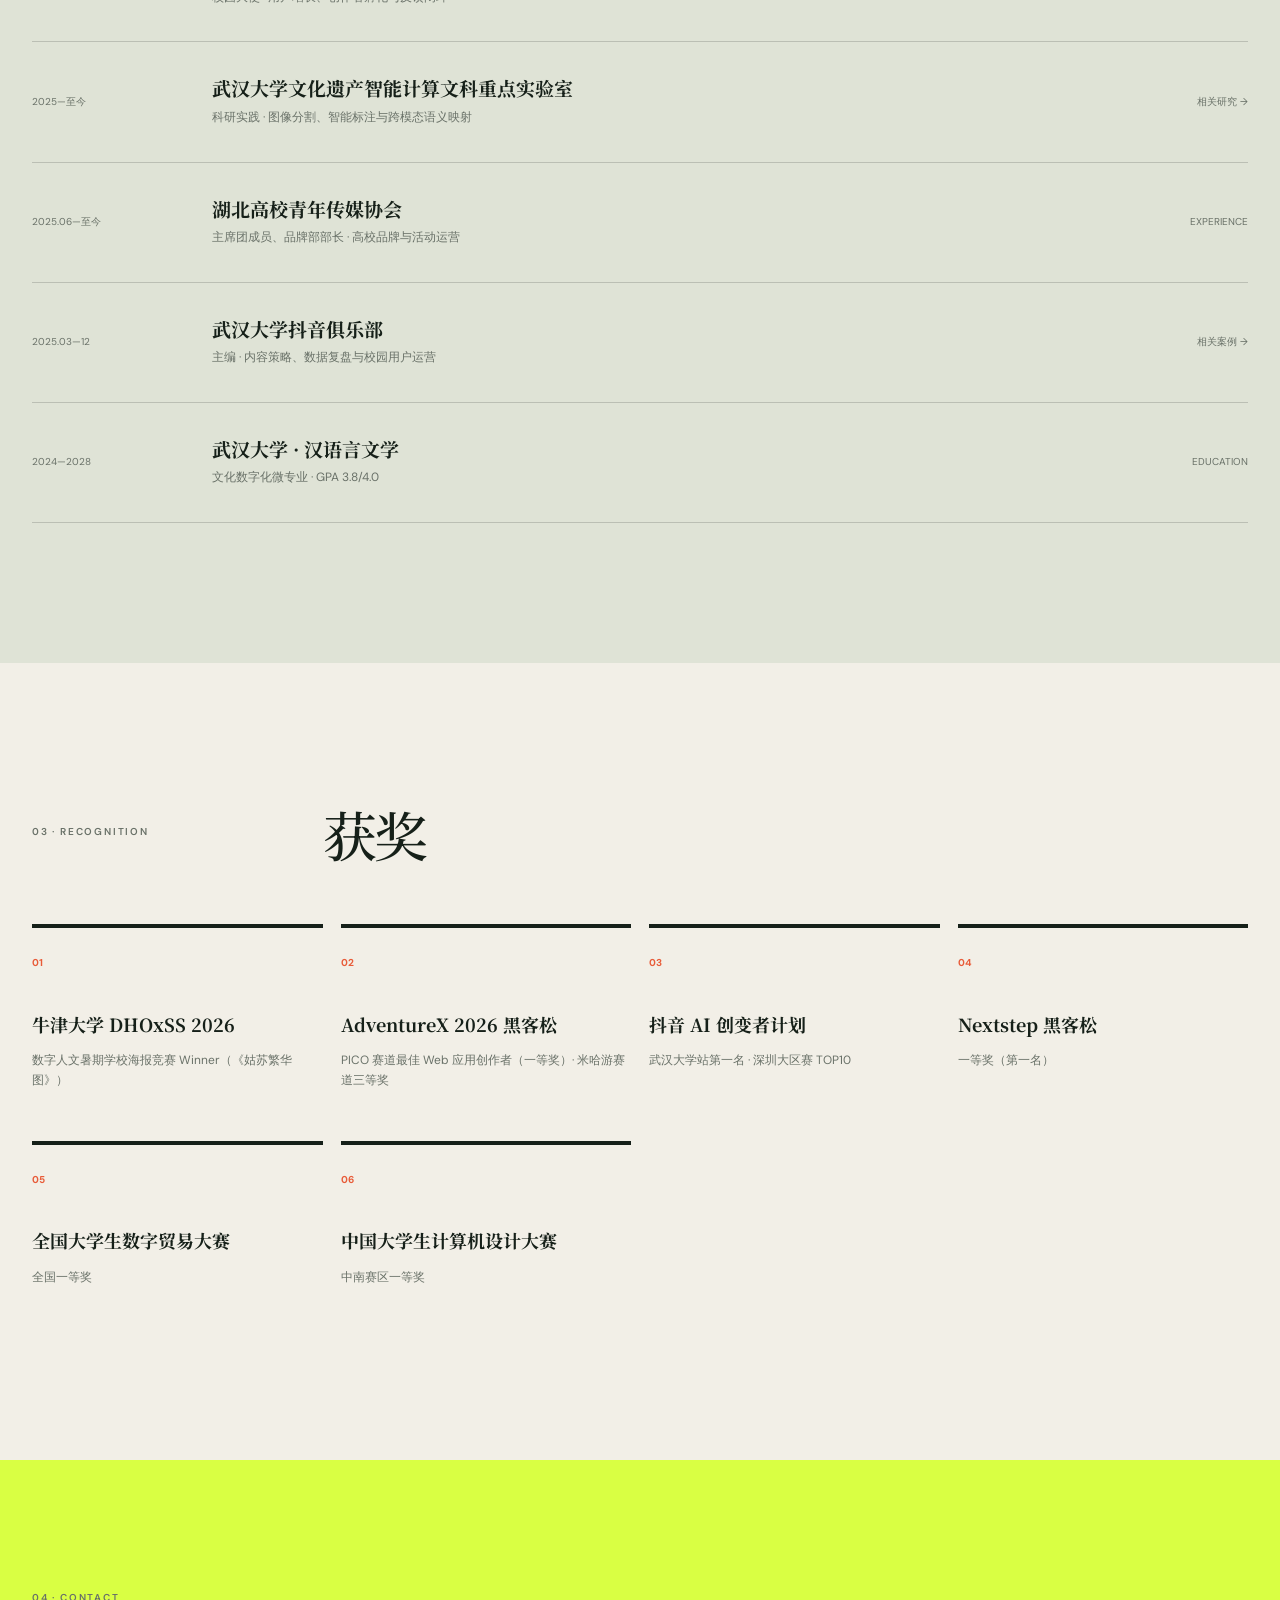
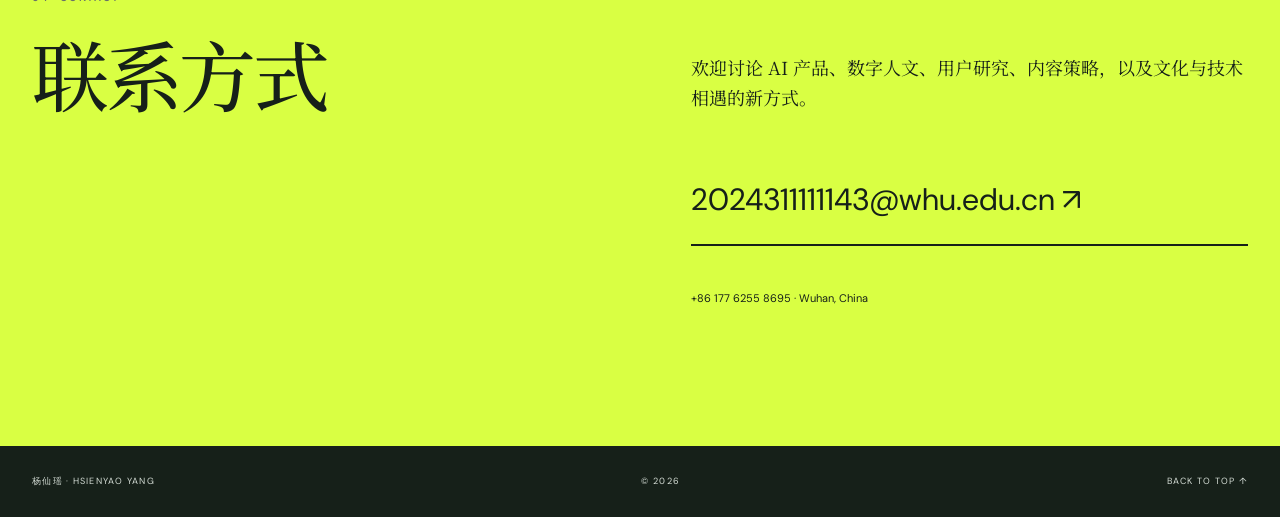
==== commit d00cef7d: "Show all projects by default; add demo videos, live links, Oxford award, media watermarks - Homepage" ====
--- a/index.html
+++ b/index.html
@@ -10,14 +10,14 @@
   <link rel="preconnect" href="https://fonts.googleapis.com">
   <link rel="preconnect" href="https://fonts.gstatic.com" crossorigin>
   <link href="https://fonts.googleapis.com/css2?family=DM+Sans:wght@400;500;600&amp;family=Noto+Serif+SC:wght@400;500;600;700&amp;display=swap" rel="stylesheet">
-  <link rel="stylesheet" href="styles.css"><link rel="stylesheet" href="home.css">
+  <link rel="stylesheet" href="styles.css?v=20260907-5"><link rel="stylesheet" href="home.css">
 </head>
 <body>
   <a class="skip" href="#main">跳到正文</a>
   <header class="header">
     <a class="brand" href="#about"><b>杨仙瑶</b><span>HSIENYAO YANG</span></a>
     <button class="menu" aria-expanded="false" aria-controls="nav">菜单</button>
-    <nav id="nav"><a href="#about">关于我</a><a href="#for-you">方向</a><a href="#library">项目与科研</a><a href="#journey">成长经历</a><a class="lang-switch" href="en/" lang="en" hreflang="en">EN</a><a class="nav-cta" href="#contact">联系我</a></nav>
+    <nav id="nav"><a href="#about">关于我</a><a href="#library">项目与科研</a><a href="#journey">成长经历</a><a class="lang-switch" href="en/" lang="en" hreflang="en">EN</a><a class="nav-cta" href="#contact">联系我</a></nav>
   </header>
 
   <main id="main">
@@ -30,7 +30,7 @@
         <div class="profile-notes" aria-label="个人简介">
           <p>📚 非主流中文系学生@WHU 大二｜Digital Humanities｜在大陆读书的台湾人｜跨文化研究｜AI+人文｜ESTJ-A</p>
           <p>👩🏻‍💻 Hackathon Builder｜多项赛事一等奖</p>
-          <p>🎨 《姑苏繁华图》数字活化展览项目落地中</p>
+          <p>🎨 《姑苏繁华图》数字活化已上线 · 牛津 DHOxSS 2026 海报竞赛 Winner</p>
           <p>🤓 多项竞赛负责人｜国家级、省级一等奖竞赛获奖者</p>
           <p>🧩 湖北校媒品牌部负责人｜武大自强新闻宣传中心摄影视讯部成员</p>
           <p>🙌🏻 内容创作者｜欢迎关注@Angela的两岸观察日记</p>
@@ -44,22 +44,18 @@
       <figure class="portrait reveal"><img src="assets/profile.jpg" alt="杨仙瑶"></figure>
     </section>
 
-    <section class="audience shell" id="for-you">
-      <p class="kicker reveal">01 · DIRECTION</p>
-      <div class="view-tabs reveal" role="tablist"><button class="active" data-view="product" role="tab" aria-selected="true">AI 产品</button><button data-view="operations" role="tab" aria-selected="false">AI 产品运营</button><button data-view="academic" role="tab" aria-selected="false">科研</button></div>
-      <div class="view-summary reveal"><div class="recommended" id="recommended"></div></div>
-    </section>
-
     <section class="library shell" id="library">
-      <div class="section-title reveal"><p class="kicker">02 · ALL WORK</p><h2>全部项目</h2><p>产品、研究与运营采用不同的叙事标准；二苏诗词同时归入产品和数字人文，但共用同一案例页。</p></div>
-      <div class="filters reveal" role="tablist"><button class="active" data-filter="all">全部</button><button data-filter="product">AI 产品与体验</button><button data-filter="research">数字人文与科研</button><button data-filter="operations">内容、用户与产品运营</button></div>
-      <div class="project-grid" id="project-grid"></div>
+      <div class="section-title reveal"><p class="kicker">01 · ALL WORK</p><h2>全部项目</h2><p>项目按产品体验、文化科技、用户研究与产品策略、内容运营与用户增长交叉归类；一个项目可进入多个方向，但共用同一案例页。</p></div>
+      <div class="filters reveal" role="tablist"><button data-filter="all">全部</button><button data-filter="product">AI 产品与交互体验</button><button data-filter="culture">数字人文与文化科技</button><button data-filter="strategy">用户研究与产品策略</button><button data-filter="growth">内容运营与用户增长</button></div>
+      <div class="project-grid" id="project-grid" aria-live="polite"><p class="project-filter-prompt">选择一个分类，查看对应项目。</p></div>
     </section>
 
     <section class="journey" id="journey"><div class="shell">
-      <div class="section-title reveal"><p class="kicker">03 · JOURNEY</p><h2>来时路</h2></div>
+      <div class="section-title reveal"><p class="kicker">02 · JOURNEY</p><h2>来时路</h2></div>
       <div class="timeline reveal">
-        <article><time>2026.05—至今</time><div><h3>腾讯 PCG · AIGC 产品「灵芽」</h3><p>校园大使 · 用户增长、创作者孵化与反馈闭环</p></div><a href="project.html?id=lingya">相关案例 →</a></article>
+        <article><time>2026.08</time><div><h3>牛津大学 DHOxSS 2026 · 数字人文暑期学校</h3><p>海报竞赛 Winner ·《姑苏繁华图》多角色交互系统</p></div><a href="project.html?id=gusu">相关案例 →</a></article>
+        <article><time>2026.07.22—07.26</time><div><h3>AdventureX 2026 黑客松 ·《惊梦：寻回杜丽娘》</h3><p>产品 · PICO 赛道最佳 Web 应用创作者（一等奖）· 米哈游赛道三等奖</p></div><a href="project.html?id=jingmeng">相关案例 →</a></article>
+        <article><time>2026.05—2026.08</time><div><h3>腾讯 PCG · AIGC 产品「灵芽」</h3><p>校园大使 · 用户增长、创作者孵化与反馈闭环</p></div><a href="project.html?id=lingya">相关案例 →</a></article>
         <article><time>2025—至今</time><div><h3>武汉大学文化遗产智能计算文科重点实验室</h3><p>科研实践 · 图像分割、智能标注与跨模态语义映射</p></div><a href="project.html?id=heritage">相关研究 →</a></article>
         <article><time>2025.06—至今</time><div><h3>湖北高校青年传媒协会</h3><p>主席团成员、品牌部部长 · 高校品牌与活动运营</p></div><span>EXPERIENCE</span></article>
         <article><time>2025.03—12</time><div><h3>武汉大学抖音俱乐部</h3><p>主编 · 内容策略、数据复盘与校园用户运营</p></div><a href="project.html?id=douyin">相关案例 →</a></article>
@@ -68,13 +64,13 @@
     </div></section>
 
     <section class="recognition shell">
-      <div class="section-title reveal"><p class="kicker">04 · RECOGNITION</p><h2>获奖</h2></div>
-      <div class="award-grid reveal"><article><b>01</b><h3>抖音 AI 创变者计划</h3><p>武汉大学站第一名 · 入选大区赛</p></article><article><b>02</b><h3>Nextstep 黑客松</h3><p>一等奖（第一名）</p></article><article><b>03</b><h3>全国大学生数字贸易大赛</h3><p>全国一等奖</p></article><article><b>04</b><h3>中国大学生计算机设计大赛</h3><p>中南赛区一等奖</p></article></div>
+      <div class="section-title reveal"><p class="kicker">03 · RECOGNITION</p><h2>获奖</h2></div>
+      <div class="award-grid reveal"><article><b>01</b><h3>牛津大学 DHOxSS 2026</h3><p>数字人文暑期学校海报竞赛 Winner（《姑苏繁华图》）</p></article><article><b>02</b><h3>AdventureX 2026 黑客松</h3><p>PICO 赛道最佳 Web 应用创作者（一等奖）· 米哈游赛道三等奖</p></article><article><b>03</b><h3>抖音 AI 创变者计划</h3><p>武汉大学站第一名 · 深圳大区赛 TOP10</p></article><article><b>04</b><h3>Nextstep 黑客松</h3><p>一等奖（第一名）</p></article><article><b>05</b><h3>全国大学生数字贸易大赛</h3><p>全国一等奖</p></article><article><b>06</b><h3>中国大学生计算机设计大赛</h3><p>中南赛区一等奖</p></article></div>
     </section>
 
-    <section class="contact" id="contact"><div class="shell contact-grid reveal"><div><p class="kicker">05 · CONTACT</p><h2>联系方式</h2></div><div><p>欢迎讨论 AI 产品、数字人文、用户研究、内容策略，以及文化与技术相遇的新方式。</p><a class="email" href="mailto:2024311111143@whu.edu.cn">2024311111143@whu.edu.cn ↗</a><p class="contact-meta">+86 177 6255 8695 · Wuhan, China</p></div></div></section>
+    <section class="contact" id="contact"><div class="shell contact-grid reveal"><div><p class="kicker">04 · CONTACT</p><h2>联系方式</h2></div><div><p>欢迎讨论 AI 产品、数字人文、用户研究、内容策略，以及文化与技术相遇的新方式。</p><a class="email" href="mailto:2024311111143@whu.edu.cn">2024311111143@whu.edu.cn ↗</a><p class="contact-meta">+86 177 6255 8695 · Wuhan, China</p></div></div></section>
   </main>
   <footer><span>杨仙瑶 · HSIENYAO YANG</span><span>© <i id="year"></i></span><a href="#about">BACK TO TOP ↑</a></footer>
-  <script src="project-data.js"></script><script src="script.js"></script>
+  <script src="project-data.js?v=20260907-5"></script><script src="script.js?v=20260907-5"></script>
 </body>
 </html>
--- a/styles.css
+++ b/styles.css
@@ -1,12 +1,30 @@
-:root{--paper:#f2efe7;--cream:#e8e2d7;--ink:#162019;--muted:#697168;--acid:#d9ff43;--orange:#e85b38;--line:rgba(22,32,25,.18);--serif:"Noto Serif SC",serif;--sans:"DM Sans","PingFang SC",sans-serif}*{box-sizing:border-box}html{scroll-behavior:smooth}body{margin:0;background:var(--paper);color:var(--ink);font-family:var(--sans);line-height:1.65;-webkit-font-smoothing:antialiased}a{color:inherit;text-decoration:none}img{max-width:100%;display:block}button{font:inherit;color:inherit}.shell{width:min(1280px,calc(100% - 64px));margin:auto}.skip{position:fixed;left:20px;top:-60px;z-index:99;background:var(--acid);padding:10px 15px}.skip:focus{top:20px}.header{width:min(1440px,calc(100% - 64px));height:86px;margin:auto;border-bottom:1px solid var(--line);display:flex;justify-content:space-between;align-items:center;position:relative;z-index:20}.brand{display:flex;align-items:baseline;gap:13px}.brand b{font-family:var(--serif);font-size:18px;letter-spacing:.1em}.brand span{font-size:9px;letter-spacing:.18em;color:var(--muted)}nav{display:flex;gap:28px;align-items:center;font-size:12px;font-weight:600}nav a{transition:.2s}nav a:hover{color:var(--orange)}.nav-cta{border:1px solid var(--ink);border-radius:99px;padding:8px 14px}.menu{display:none}.kicker{font-size:10px;letter-spacing:.18em;font-weight:600;color:var(--muted);text-transform:uppercase;margin:0 0 24px}.hero{min-height:calc(100vh - 86px);display:grid;grid-template-columns:1.15fr .85fr;gap:8vw;align-items:center;padding:70px 0}.hero h1,.section-title h2,.contact h2,.detail h1{font-family:var(--serif);font-weight:500;letter-spacing:-.045em;line-height:1.14;margin:0}.hero h1{font-size:clamp(55px,6vw,91px)}.hero h1 em{font-style:normal;position:relative;z-index:1}.hero h1 em:after{content:"";position:absolute;left:0;right:0;bottom:.08em;height:.26em;background:var(--acid);z-index:-1;transform:rotate(-1deg)}.lead{font-family:var(--serif);font-size:18px;color:#3e493f;max-width:670px;margin:34px 0}.actions{display:flex;align-items:center;gap:20px;flex-wrap:wrap}.button{padding:14px 22px;border-radius:99px;font-size:13px;font-weight:600}.button.dark{background:var(--ink);color:white}.text-link{font-size:12px;border-bottom:1px solid var(--ink)}.hero-proof{display:flex;gap:44px;margin:60px 0 0}.hero-proof div{padding-left:14px;border-left:1px solid var(--line)}.hero-proof dt{font-family:var(--serif);font-size:23px}.hero-proof dd{margin:3px 0 0;font-size:10px;color:var(--muted)}.portrait{margin:0;position:relative}.portrait img{width:100%;height:min(68vh,690px);object-fit:cover;object-position:center 18%;border-radius:220px 220px 5px 5px;filter:saturate(.84)}.portrait figcaption{position:absolute;left:-44px;bottom:55px;background:var(--acid);width:132px;height:132px;border-radius:50%;display:flex;flex-direction:column;justify-content:center;align-items:center;transform:rotate(-7deg);font-family:var(--serif);font-size:12px}.section-title{display:grid;grid-template-columns:.55fr 1.2fr .8fr;gap:50px;align-items:end;margin-bottom:60px}.section-title h2{font-size:clamp(38px,4.2vw,64px)}.section-title>p:last-child{color:var(--muted);margin:0}.audience{padding:140px 0}.view-tabs,.filters{display:flex;gap:8px;overflow:auto;padding-bottom:10px}.view-tabs button,.filters button{white-space:nowrap;border:1px solid var(--line);background:transparent;border-radius:99px;padding:10px 16px;cursor:pointer;font-size:12px;font-weight:600}.view-tabs button.active,.filters button.active{background:var(--ink);color:white}.view-summary{margin-top:12px;padding:50px;background:var(--cream);border:1px solid var(--line);border-radius:6px;display:grid;grid-template-columns:1fr 1.15fr;gap:7vw}.view-summary h3{font-family:var(--serif);font-size:clamp(36px,4vw,58px);line-height:1.15;margin:0 0 20px}.view-summary>div>p:last-child{color:var(--muted);max-width:530px}.recommended{display:grid;gap:8px}.rec-card{display:grid;grid-template-columns:38px 1fr auto;gap:16px;align-items:center;border-top:1px solid var(--line);padding:18px 0}.rec-card span{font-size:10px;color:var(--muted)}.rec-card h4{font-family:var(--serif);font-size:17px;margin:0}.rec-card p{font-size:11px;color:var(--muted);margin:3px 0}.rec-card b{font-weight:400}.selected{background:var(--ink);color:#f3f0e8;padding:140px 0}.section-title.light .kicker,.section-title.light>p:last-child{color:#a9b1aa}.feature-grid{display:grid;grid-template-columns:1.35fr .65fr;gap:18px}.feature-card{min-height:520px;border:1px solid rgba(255,255,255,.16);border-radius:5px;position:relative;overflow:hidden;display:flex;flex-direction:column;justify-content:flex-end;padding:34px;background:#263128}.feature-card:first-child{grid-row:span 2;min-height:1058px}.feature-card img{position:absolute;inset:0;width:100%;height:100%;object-fit:cover;opacity:.48;transition:.5s}.feature-card:after{content:"";position:absolute;inset:30% 0 0;background:linear-gradient(transparent,rgba(10,17,12,.92))}.feature-card:hover img{transform:scale(1.025);opacity:.58}.feature-card-content{position:relative;z-index:2}.feature-card .kicker{color:#d5ddd5}.feature-card h3{font-family:var(--serif);font-size:clamp(32px,4vw,56px);line-height:1.15;margin:0 0 14px}.feature-card p{color:#c4cbc5;max-width:600px}.feature-card small{color:var(--acid)}.library{padding:140px 0}.filters{margin-bottom:32px}.project-grid{display:grid;grid-template-columns:repeat(3,1fr);gap:18px}.project-card{border:1px solid var(--line);border-radius:5px;overflow:hidden;background:#f7f4ec;transition:.25s}.project-card:hover{transform:translateY(-5px);box-shadow:0 18px 44px rgba(22,32,25,.08)}.project-visual{height:230px;background:#dce3cf;position:relative;display:grid;place-items:center;overflow:hidden}.project-visual img{width:100%;height:100%;object-fit:cover}.project-visual.no-image:before{content:"PROJECT\A MEDIA";white-space:pre;text-align:center;font-family:var(--serif);font-size:28px;color:#687267}.project-visual span{position:absolute;left:14px;top:14px;background:var(--paper);padding:5px 8px;font-size:9px}.project-body{padding:26px}.project-body h3{font-family:var(--serif);font-size:23px;margin:0 0 10px}.project-body>p{font-size:13px;color:var(--muted);min-height:65px}.tag-list{display:flex;gap:6px;flex-wrap:wrap;margin-top:20px}.tag-list span{border:1px solid var(--line);border-radius:99px;padding:5px 8px;font-size:9px}.journey{background:#dfe3d6;padding:140px 0}.timeline{border-top:1px solid var(--line)}.timeline article{display:grid;grid-template-columns:150px 1fr 130px;gap:30px;align-items:center;border-bottom:1px solid var(--line);padding:30px 0}.timeline time,.timeline article>a,.timeline article>span{font-size:10px;color:var(--muted)}.timeline article>a,.timeline article>span{text-align:right}.timeline h3{font-family:var(--serif);font-size:19px;margin:0}.timeline p{font-size:12px;color:var(--muted);margin:4px 0}.recognition{padding:140px 0}.award-grid{display:grid;grid-template-columns:repeat(4,1fr);gap:18px}.award-grid article{border-top:4px solid var(--ink);padding:20px 0}.award-grid b{font-size:10px;color:var(--orange)}.award-grid h3{font-family:var(--serif);font-size:18px;margin:35px 0 8px}.award-grid p{font-size:12px;color:var(--muted)}.beyond{padding:140px 0;background:var(--cream)}.hobby-grid{display:grid;grid-template-columns:repeat(3,1fr);gap:18px}.hobby-grid article>div{aspect-ratio:4/3;border:1px dashed #899188;display:grid;place-items:center;text-align:center;font:13px var(--serif);color:var(--muted);background:repeating-linear-gradient(135deg,transparent 0 19px,rgba(22,32,25,.035) 19px 20px)}.hobby-grid h3{font-family:var(--serif);font-size:22px;margin:18px 0 5px}.hobby-grid p{font-size:12px;color:var(--muted)}.contact{background:var(--acid);padding:130px 0}.contact-grid{display:grid;grid-template-columns:1fr 1fr;gap:8vw}.contact h2{font-size:clamp(48px,6vw,82px)}.contact-grid>div:last-child{padding-top:45px}.contact-grid>div:last-child>p{font-family:var(--serif);font-size:18px}.email{font-size:clamp(18px,2.4vw,32px);border-bottom:2px solid var(--ink);display:block;padding:18px 0;margin:45px 0}.contact-meta{font:11px var(--sans)!important}footer{background:var(--ink);color:#d5ddd6;padding:28px max(32px,calc((100vw - 1440px)/2));display:flex;justify-content:space-between;font-size:9px;letter-spacing:.14em}footer i{font-style:normal}.reveal{opacity:0;transform:translateY(20px);transition:.7s}.reveal.visible{opacity:1;transform:none}
+:root{--paper:#f2efe7;--cream:#e8e2d7;--ink:#162019;--muted:#697168;--acid:#d9ff43;--orange:#e85b38;--line:rgba(22,32,25,.18);--serif:"Noto Serif SC",serif;--sans:"DM Sans","PingFang SC",sans-serif}*{box-sizing:border-box}html{scroll-behavior:smooth}body{margin:0;background:var(--paper);color:var(--ink);font-family:var(--sans);line-height:1.65;-webkit-font-smoothing:antialiased}a{color:inherit;text-decoration:none}img{max-width:100%;display:block}button{font:inherit;color:inherit}.shell{width:min(1280px,calc(100% - 64px));margin:auto}.skip{position:fixed;left:20px;top:-60px;z-index:99;background:var(--acid);padding:10px 15px}.skip:focus{top:20px}.header{width:min(1440px,calc(100% - 64px));height:86px;margin:auto;border-bottom:1px solid var(--line);display:flex;justify-content:space-between;align-items:center;position:relative;z-index:20}.brand{display:flex;align-items:baseline;gap:13px}.brand b{font-family:var(--serif);font-size:18px;letter-spacing:.1em}.brand span{font-size:9px;letter-spacing:.18em;color:var(--muted)}nav{display:flex;gap:28px;align-items:center;font-size:12px;font-weight:600}nav a{transition:.2s}nav a:hover{color:var(--orange)}.nav-cta{border:1px solid var(--ink);border-radius:99px;padding:8px 14px}.menu{display:none}.kicker{font-size:10px;letter-spacing:.18em;font-weight:600;color:var(--muted);text-transform:uppercase;margin:0 0 24px}.hero{min-height:calc(100vh - 86px);display:grid;grid-template-columns:1.15fr .85fr;gap:8vw;align-items:center;padding:70px 0}.hero h1,.section-title h2,.contact h2,.detail h1{font-family:var(--serif);font-weight:500;letter-spacing:-.045em;line-height:1.14;margin:0}.hero h1{font-size:clamp(55px,6vw,91px)}.hero h1 em{font-style:normal;position:relative;z-index:1}.hero h1 em:after{content:"";position:absolute;left:0;right:0;bottom:.08em;height:.26em;background:var(--acid);z-index:-1;transform:rotate(-1deg)}.lead{font-family:var(--serif);font-size:18px;color:#3e493f;max-width:670px;margin:34px 0}.actions{display:flex;align-items:center;gap:20px;flex-wrap:wrap}.button{padding:14px 22px;border-radius:99px;font-size:13px;font-weight:600}.button.dark{background:var(--ink);color:white}.text-link{font-size:12px;border-bottom:1px solid var(--ink)}.hero-proof{display:flex;gap:44px;margin:60px 0 0}.hero-proof div{padding-left:14px;border-left:1px solid var(--line)}.hero-proof dt{font-family:var(--serif);font-size:23px}.hero-proof dd{margin:3px 0 0;font-size:10px;color:var(--muted)}.portrait{margin:0;position:relative}.portrait img{width:100%;height:min(68vh,690px);object-fit:cover;object-position:center 18%;border-radius:220px 220px 5px 5px;filter:saturate(.84)}.portrait figcaption{position:absolute;left:-44px;bottom:55px;background:var(--acid);width:132px;height:132px;border-radius:50%;display:flex;flex-direction:column;justify-content:center;align-items:center;transform:rotate(-7deg);font-family:var(--serif);font-size:12px}.section-title{display:grid;grid-template-columns:.55fr 1.2fr .8fr;gap:50px;align-items:end;margin-bottom:60px}.section-title h2{font-size:clamp(38px,4.2vw,64px)}.section-title>p:last-child{color:var(--muted);margin:0}.filters{display:flex;gap:8px;overflow:auto;padding-bottom:10px}.filters button{white-space:nowrap;border:1px solid var(--line);background:transparent;border-radius:99px;padding:10px 16px;cursor:pointer;font-size:12px;font-weight:600}.filters button.active{background:var(--ink);color:white}.selected{background:var(--ink);color:#f3f0e8;padding:140px 0}.section-title.light .kicker,.section-title.light>p:last-child{color:#a9b1aa}.feature-grid{display:grid;grid-template-columns:1.35fr .65fr;gap:18px}.feature-card{min-height:520px;border:1px solid rgba(255,255,255,.16);border-radius:5px;position:relative;overflow:hidden;display:flex;flex-direction:column;justify-content:flex-end;padding:34px;background:#263128}.feature-card:first-child{grid-row:span 2;min-height:1058px}.feature-card img{position:absolute;inset:0;width:100%;height:100%;object-fit:cover;opacity:.48;transition:.5s}.feature-card:after{content:"";position:absolute;inset:30% 0 0;background:linear-gradient(transparent,rgba(10,17,12,.92))}.feature-card:hover img{transform:scale(1.025);opacity:.58}.feature-card-content{position:relative;z-index:2}.feature-card .kicker{color:#d5ddd5}.feature-card h3{font-family:var(--serif);font-size:clamp(32px,4vw,56px);line-height:1.15;margin:0 0 14px}.feature-card p{color:#c4cbc5;max-width:600px}.feature-card small{color:var(--acid)}.library{padding:140px 0}.filters{margin-bottom:32px}.project-grid{display:grid;grid-template-columns:repeat(3,1fr);gap:18px}.project-card{border:1px solid var(--line);border-radius:5px;overflow:hidden;background:#f7f4ec;transition:.25s}.project-card:hover{transform:translateY(-5px);box-shadow:0 18px 44px rgba(22,32,25,.08)}.project-visual{height:230px;background:#dce3cf;position:relative;display:grid;place-items:center;overflow:hidden}.project-visual img{width:100%;height:100%;object-fit:cover}.project-visual.no-image:before{content:"PROJECT\A MEDIA";white-space:pre;text-align:center;font-family:var(--serif);font-size:28px;color:#687267}.project-visual span{position:absolute;left:14px;top:14px;background:var(--paper);padding:5px 8px;font-size:9px}.project-body{padding:26px}.project-body h3{font-family:var(--serif);font-size:23px;margin:0 0 10px}.project-body>p{font-size:13px;color:var(--muted);min-height:65px}.tag-list{display:flex;gap:6px;flex-wrap:wrap;margin-top:20px}.tag-list span{border:1px solid var(--line);border-radius:99px;padding:5px 8px;font-size:9px}.journey{background:#dfe3d6;padding:140px 0}.timeline{border-top:1px solid var(--line)}.timeline article{display:grid;grid-template-columns:150px 1fr 130px;gap:30px;align-items:center;border-bottom:1px solid var(--line);padding:30px 0}.timeline time,.timeline article>a,.timeline article>span{font-size:10px;color:var(--muted)}.timeline article>a,.timeline article>span{text-align:right}.timeline h3{font-family:var(--serif);font-size:19px;margin:0}.timeline p{font-size:12px;color:var(--muted);margin:4px 0}.recognition{padding:140px 0}.award-grid{display:grid;grid-template-columns:repeat(4,1fr);gap:18px}.award-grid article{border-top:4px solid var(--ink);padding:20px 0}.award-grid b{font-size:10px;color:var(--orange)}.award-grid h3{font-family:var(--serif);font-size:18px;margin:35px 0 8px}.award-grid p{font-size:12px;color:var(--muted)}.beyond{padding:140px 0;background:var(--cream)}.hobby-grid{display:grid;grid-template-columns:repeat(3,1fr);gap:18px}.hobby-grid article>div{aspect-ratio:4/3;border:1px dashed #899188;display:grid;place-items:center;text-align:center;font:13px var(--serif);color:var(--muted);background:repeating-linear-gradient(135deg,transparent 0 19px,rgba(22,32,25,.035) 19px 20px)}.hobby-grid h3{font-family:var(--serif);font-size:22px;margin:18px 0 5px}.hobby-grid p{font-size:12px;color:var(--muted)}.contact{background:var(--acid);padding:130px 0}.contact-grid{display:grid;grid-template-columns:1fr 1fr;gap:8vw}.contact h2{font-size:clamp(48px,6vw,82px)}.contact-grid>div:last-child{padding-top:45px}.contact-grid>div:last-child>p{font-family:var(--serif);font-size:18px}.email{font-size:clamp(18px,2.4vw,32px);border-bottom:2px solid var(--ink);display:block;padding:18px 0;margin:45px 0}.contact-meta{font:11px var(--sans)!important}footer{background:var(--ink);color:#d5ddd6;padding:28px max(32px,calc((100vw - 1440px)/2));display:flex;justify-content:space-between;font-size:9px;letter-spacing:.14em}footer i{font-style:normal}.reveal{opacity:0;transform:translateY(20px);transition:.7s}.reveal.visible{opacity:1;transform:none}
 /* Detail */.detail{padding-bottom:90px}.detail-hero{padding:72px 0 48px;display:grid;grid-template-columns:1.1fr .9fr;gap:8vw;align-items:end}.detail h1{font-size:clamp(52px,7vw,96px)}.detail-en{font-size:12px;letter-spacing:.14em;color:var(--muted)}.detail-summary{font-family:var(--serif);font-size:22px}.detail-role{font-size:12px;color:var(--muted)}.detail-media{margin:0;height:min(56vh,620px);background:#dce3cf;overflow:hidden;position:relative}.detail-media img,.detail-media video{width:100%;height:100%;object-fit:cover}.video-media{background:#10130f}.video-media video{object-fit:contain}.detail-media figcaption{position:absolute;right:15px;bottom:15px;background:var(--paper);padding:7px 10px;font-size:9px;pointer-events:none}.detail-media.missing{display:grid;place-items:center;text-align:center}.detail-media.missing p{font-family:var(--serif);font-size:50px;line-height:1.15}.detail-media.missing span{position:absolute;bottom:20px;color:var(--muted);font-size:11px}.case-narrative{display:grid;grid-template-columns:.36fr 1.64fr;gap:60px;padding:68px 0 42px;border-bottom:1px solid var(--line)}.star-story{font-family:var(--serif);font-size:20px;line-height:1.85;max-width:940px}.detail-copy-section{margin:0 0 32px}.detail-copy-section:last-child{margin-bottom:0}.detail-copy-section h3{font-family:var(--sans);font-size:12px;line-height:1.4;letter-spacing:.06em;color:var(--orange);margin:0 0 8px}.detail-copy-section p{margin:0}.detail-metrics{display:grid;grid-template-columns:repeat(3,1fr);gap:20px;background:var(--ink);color:white;padding:42px 50px;margin:30px 0 52px}.detail-metrics div{display:flex;flex-direction:column}.detail-metrics b{font-family:var(--serif);font-size:42px;color:var(--acid)}.detail-metrics span{font-size:11px;color:#b7c0b8}.next-case{display:flex;justify-content:space-between;border-top:1px solid var(--line);padding-top:25px;font-size:12px}
-@media(max-width:900px){.shell{width:min(720px,calc(100% - 36px))}.header{width:calc(100% - 36px);height:70px}.menu{display:block;border:1px solid var(--line);border-radius:99px;background:transparent;padding:7px 12px;font-size:11px}.header nav{position:absolute;top:70px;left:-18px;right:-18px;background:var(--paper);padding:25px;flex-direction:column;align-items:flex-start;transform:translateY(-140%);transition:.3s;z-index:-1}.header nav.open{transform:none}.detail-page .header nav{position:static;transform:none;flex-direction:row;padding:0;background:transparent}.detail-page .header nav .nav-cta{display:none}.hero{grid-template-columns:1fr}.hero-copy{order:2}.portrait{width:min(85%,500px);margin:auto}.portrait figcaption{left:-25px}.section-title,.audience .section-title{grid-template-columns:1fr;gap:15px}.view-summary,.detail-hero{grid-template-columns:1fr}.feature-grid{grid-template-columns:1fr}.feature-card:first-child{grid-row:auto;min-height:650px}.project-grid{grid-template-columns:1fr 1fr}.timeline article{grid-template-columns:110px 1fr}.timeline article>a,.timeline article>span{display:none}.award-grid{grid-template-columns:1fr 1fr}.contact-grid{grid-template-columns:1fr}.case-narrative{grid-template-columns:1fr;gap:20px}.detail-metrics{padding:40px}.hobby-grid{grid-template-columns:1fr}}
-@media(max-width:560px){.brand span{display:none}.hero{padding-top:35px}.hero h1{font-size:45px}.lead{font-size:16px}.hero-proof{gap:14px;justify-content:space-between}.hero-proof dt{font-size:19px}.portrait img{height:470px}.audience,.library,.journey,.recognition,.beyond,.selected{padding:90px 0}.view-summary{padding:28px}.view-summary h3{font-size:35px}.project-grid,.award-grid{grid-template-columns:1fr}.feature-card,.feature-card:first-child{min-height:500px;padding:25px}.feature-card h3{font-size:36px}.timeline article{grid-template-columns:1fr;gap:8px}.timeline time{order:2}.contact{padding:90px 0}.email{overflow-wrap:anywhere;font-size:15px}.detail-hero{padding-top:60px}.detail h1{font-size:45px}.detail-media{height:360px}.case-narrative{padding:48px 0 30px}.star-story{font-size:17px;line-height:1.9}.detail-metrics{grid-template-columns:1fr;padding:30px}.detail-metrics div{border-bottom:1px solid rgba(255,255,255,.15);padding:15px 0}footer span:nth-child(2){display:none}}
+@media(max-width:900px){.shell{width:min(720px,calc(100% - 36px))}.header{width:calc(100% - 36px);height:70px}.menu{display:block;border:1px solid var(--line);border-radius:99px;background:transparent;padding:7px 12px;font-size:11px}.header nav{position:absolute;top:70px;left:-18px;right:-18px;background:var(--paper);padding:25px;flex-direction:column;align-items:flex-start;transform:translateY(-140%);transition:.3s;z-index:-1}.header nav.open{transform:none}.detail-page .header nav{position:static;transform:none;flex-direction:row;padding:0;background:transparent}.detail-page .header nav .nav-cta{display:none}.hero{grid-template-columns:1fr}.hero-copy{order:2}.portrait{width:min(85%,500px);margin:auto}.portrait figcaption{left:-25px}.section-title{grid-template-columns:1fr;gap:15px}.detail-hero{grid-template-columns:1fr}.feature-grid{grid-template-columns:1fr}.feature-card:first-child{grid-row:auto;min-height:650px}.project-grid{grid-template-columns:1fr 1fr}.timeline article{grid-template-columns:110px 1fr}.timeline article>a,.timeline article>span{display:none}.award-grid{grid-template-columns:1fr 1fr}.contact-grid{grid-template-columns:1fr}.case-narrative{grid-template-columns:1fr;gap:20px}.detail-metrics{padding:40px}.hobby-grid{grid-template-columns:1fr}}
+@media(max-width:560px){.brand span{display:none}.hero{padding-top:35px}.hero h1{font-size:45px}.lead{font-size:16px}.hero-proof{gap:14px;justify-content:space-between}.hero-proof dt{font-size:19px}.portrait img{height:470px}.library,.journey,.recognition,.beyond,.selected{padding:90px 0}.project-grid,.award-grid{grid-template-columns:1fr}.feature-card,.feature-card:first-child{min-height:500px;padding:25px}.feature-card h3{font-size:36px}.timeline article{grid-template-columns:1fr;gap:8px}.timeline time{order:2}.contact{padding:90px 0}.email{overflow-wrap:anywhere;font-size:15px}.detail-hero{padding-top:60px}.detail h1{font-size:45px}.detail-media{height:360px}.case-narrative{padding:48px 0 30px}.star-story{font-size:17px;line-height:1.9}.detail-metrics{grid-template-columns:1fr;padding:30px}.detail-metrics div{border-bottom:1px solid rgba(255,255,255,.15);padding:15px 0}footer span:nth-child(2){display:none}}
 @media(prefers-reduced-motion:reduce){html{scroll-behavior:auto}.reveal{opacity:1;transform:none;transition:none}}
 .intro-copy{font-family:var(--serif);font-size:17px;color:#3e493f;max-width:700px;margin:30px 0}.intro-copy p{margin:0 0 13px}.about-proof{gap:28px}.about-proof dt{font-size:17px}.about-proof dd{max-width:170px}
 @media(max-width:560px){.intro-copy{font-size:15px}.about-proof{display:grid;grid-template-columns:1fr 1fr;gap:18px}.about-proof div:last-child{grid-column:1/-1}}
 .hero-name-en{margin:8px 0 42px;font-size:12px;letter-spacing:.2em;color:var(--muted);text-transform:uppercase}.education-list{border-top:1px solid var(--line);margin-bottom:36px;max-width:700px}.education-list article{display:grid;grid-template-columns:180px 1fr;gap:25px;padding:24px 0;border-bottom:1px solid var(--line);align-items:start}.education-list time{font-size:11px;color:var(--muted);letter-spacing:.06em;padding-top:7px}.education-list h2{font-family:var(--serif);font-size:24px;font-weight:500;margin:0}.education-list p{font-size:12px;color:var(--muted);margin:5px 0 0}
 @media(max-width:560px){.hero-name-en{margin-bottom:30px}.education-list article{grid-template-columns:1fr;gap:8px;padding:20px 0}.education-list time{order:2;padding-top:0}.education-list h2{font-size:21px}}
-.audience{padding-top:110px}.view-summary{grid-template-columns:1fr;padding:30px 42px}.recommended{grid-template-columns:repeat(3,1fr);gap:24px}.rec-card{grid-template-columns:30px 1fr auto;align-content:start}
-@media(max-width:900px){.recommended{grid-template-columns:1fr}.view-summary{padding:24px 30px}}
+.detail-repo{display:inline-block;margin-top:1rem;color:var(--ink);font-weight:600;text-decoration:underline;text-decoration-thickness:1px;text-underline-offset:.25em}
+.detail-links{display:flex;gap:26px;flex-wrap:wrap;margin-top:1rem}
+.detail-links .detail-repo{margin-top:0}
+.detail-gallery{margin:8px 0 52px}
+.detail-gallery .kicker{margin-bottom:18px}
+.detail-gallery-grid{display:grid;grid-template-columns:1fr 1fr;gap:18px;align-items:start}
+.detail-gallery-grid figure{margin:0;position:relative}
+.detail-gallery-grid img{width:100%;height:auto;border:1px solid var(--line);border-radius:5px;background:#f7f4ec;transition:.25s}
+.detail-gallery-grid figure:hover img{box-shadow:0 14px 34px rgba(22,32,25,.1)}
+.detail-gallery-grid figcaption{margin-top:8px;font-size:11px;color:var(--muted)}
+@media(max-width:560px){.detail-gallery-grid{grid-template-columns:1fr}}
+/* media protection & watermark */
+img,video{-webkit-user-drag:none;user-select:none;-webkit-touch-callout:none}
+.media-wm{display:block;position:relative}
+.detail-media:after,.project-visual:after,.portrait:after,.media-wm:after,.detail-gallery-grid figure:after{content:"";position:absolute;inset:0;pointer-events:none;z-index:2;background-image:url("data:image/svg+xml,%3Csvg xmlns='http://www.w3.org/2000/svg' width='260' height='160'%3E%3Ctext x='12' y='132' fill='%23162019' fill-opacity='.55' font-size='16' font-family='sans-serif' letter-spacing='1.5' transform='rotate(-22 12 132)'%3E%C2%A9%20%E6%9D%A8%E4%BB%99%E7%91%B6%20HSIENYAO%20YANG%3C/text%3E%3C/svg%3E");background-repeat:repeat;opacity:.13}
+.video-media:after{background-image:url("data:image/svg+xml,%3Csvg xmlns='http://www.w3.org/2000/svg' width='260' height='160'%3E%3Ctext x='12' y='132' fill='%23ffffff' fill-opacity='.5' font-size='16' font-family='sans-serif' letter-spacing='1.5' transform='rotate(-22 12 132)'%3E%C2%A9%20%E6%9D%A8%E4%BB%99%E7%91%B6%20HSIENYAO%20YANG%3C/text%3E%3C/svg%3E");opacity:.12}
+.project-filter-prompt{grid-column:1/-1;margin:0;padding:70px 24px;border:1px dashed var(--line);text-align:center;color:var(--muted);font-family:var(--serif);font-size:18px}
 .lang-switch{font-weight:700;letter-spacing:.12em;color:var(--orange)}
+.qingdong-detail-split{display:grid;grid-template-columns:minmax(0,7fr) minmax(280px,3fr);gap:clamp(28px,4vw,56px);align-items:start;margin:0 0 52px;padding-top:30px}.qingdong-copy .case-narrative{display:block;padding:38px 0 42px}.qingdong-copy .case-narrative>.kicker{margin-bottom:30px}.qingdong-copy .star-story{max-width:none}.qingdong-copy .detail-metrics{margin:30px 0 0;padding:34px 30px}.qingdong-copy .detail-metrics b{font-size:clamp(28px,3vw,40px)}.qingdong-detail-split>.detail-media{width:100%;height:auto;aspect-ratio:664/1440;position:relative}.qingdong-detail-split>.detail-media video{display:block}
+@media(max-width:900px){.qingdong-detail-split{grid-template-columns:1fr;gap:30px;padding-top:0}.qingdong-detail-split>.detail-media{position:relative;top:auto;width:min(100%,380px);justify-self:center}.qingdong-copy .case-narrative{padding-top:48px}.qingdong-copy .detail-metrics{margin-bottom:0}}
+@media(max-width:560px){.qingdong-detail-split>.detail-media{height:auto}}
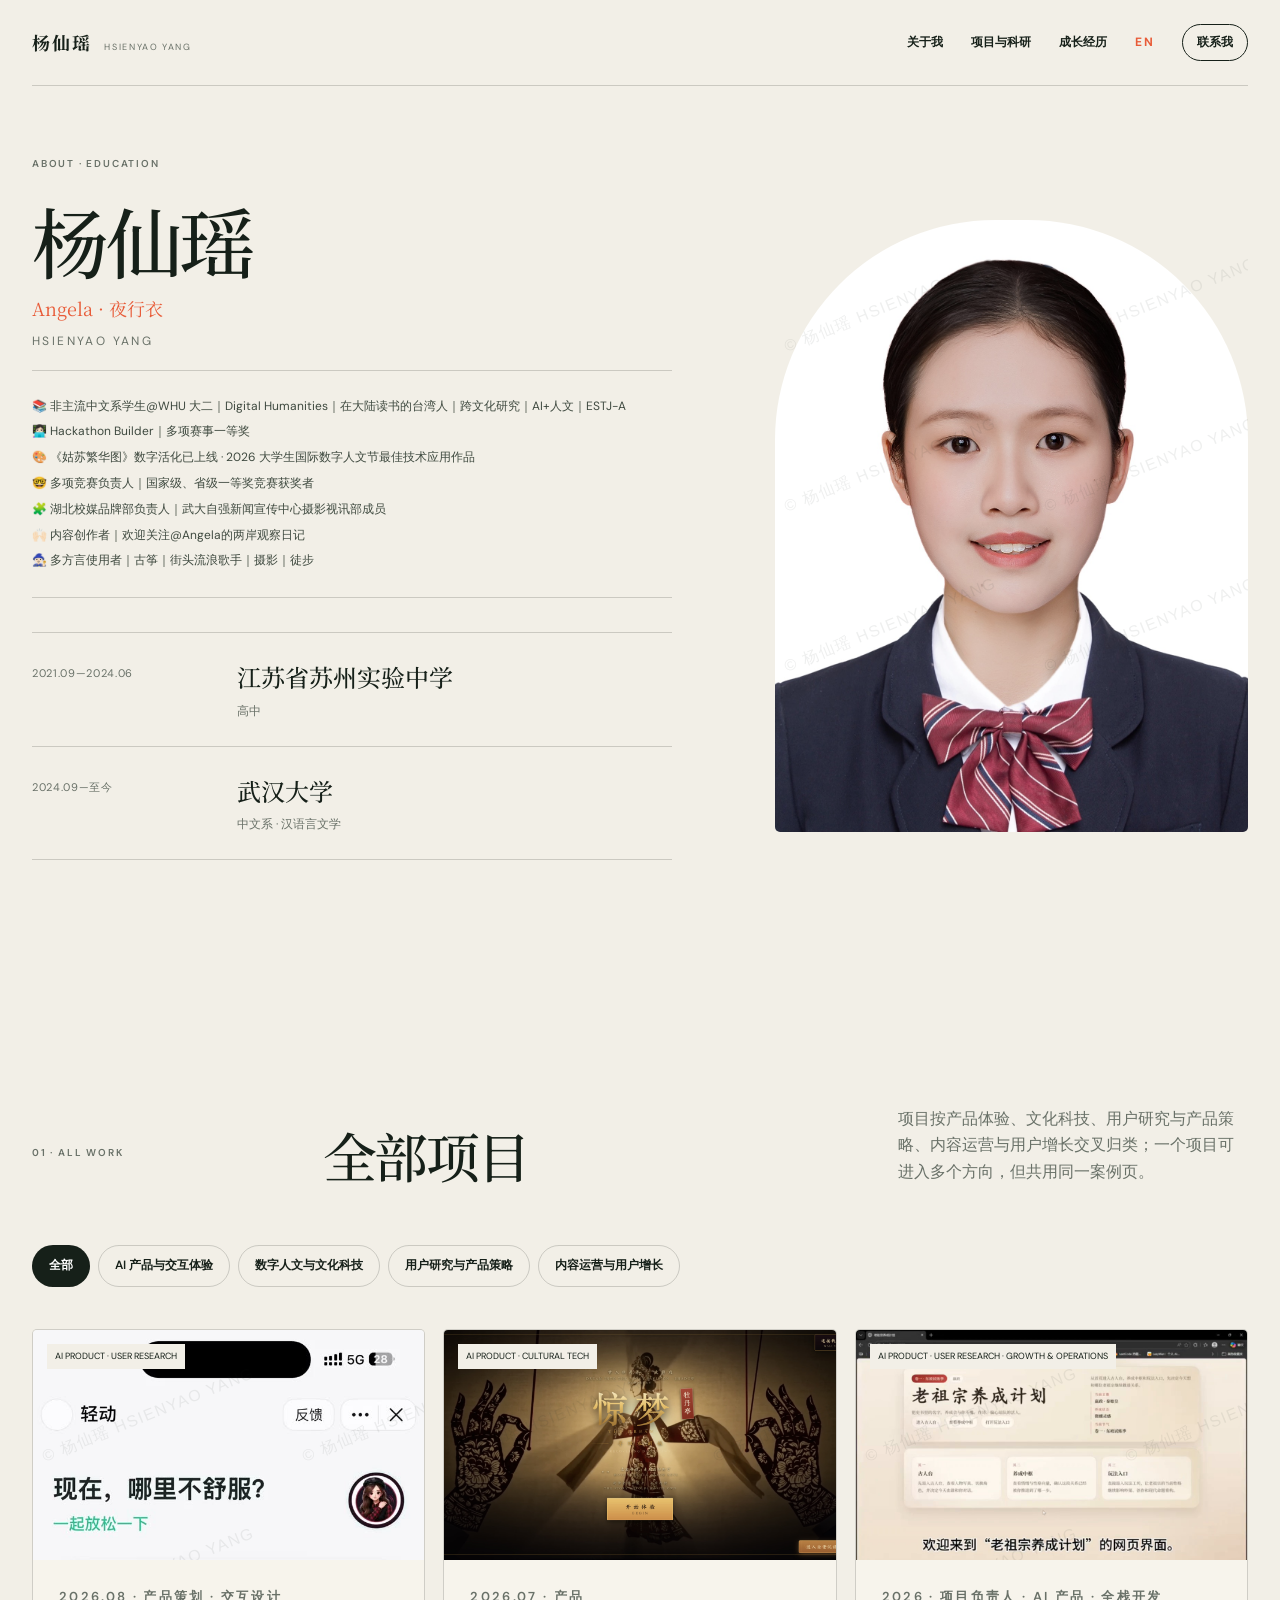
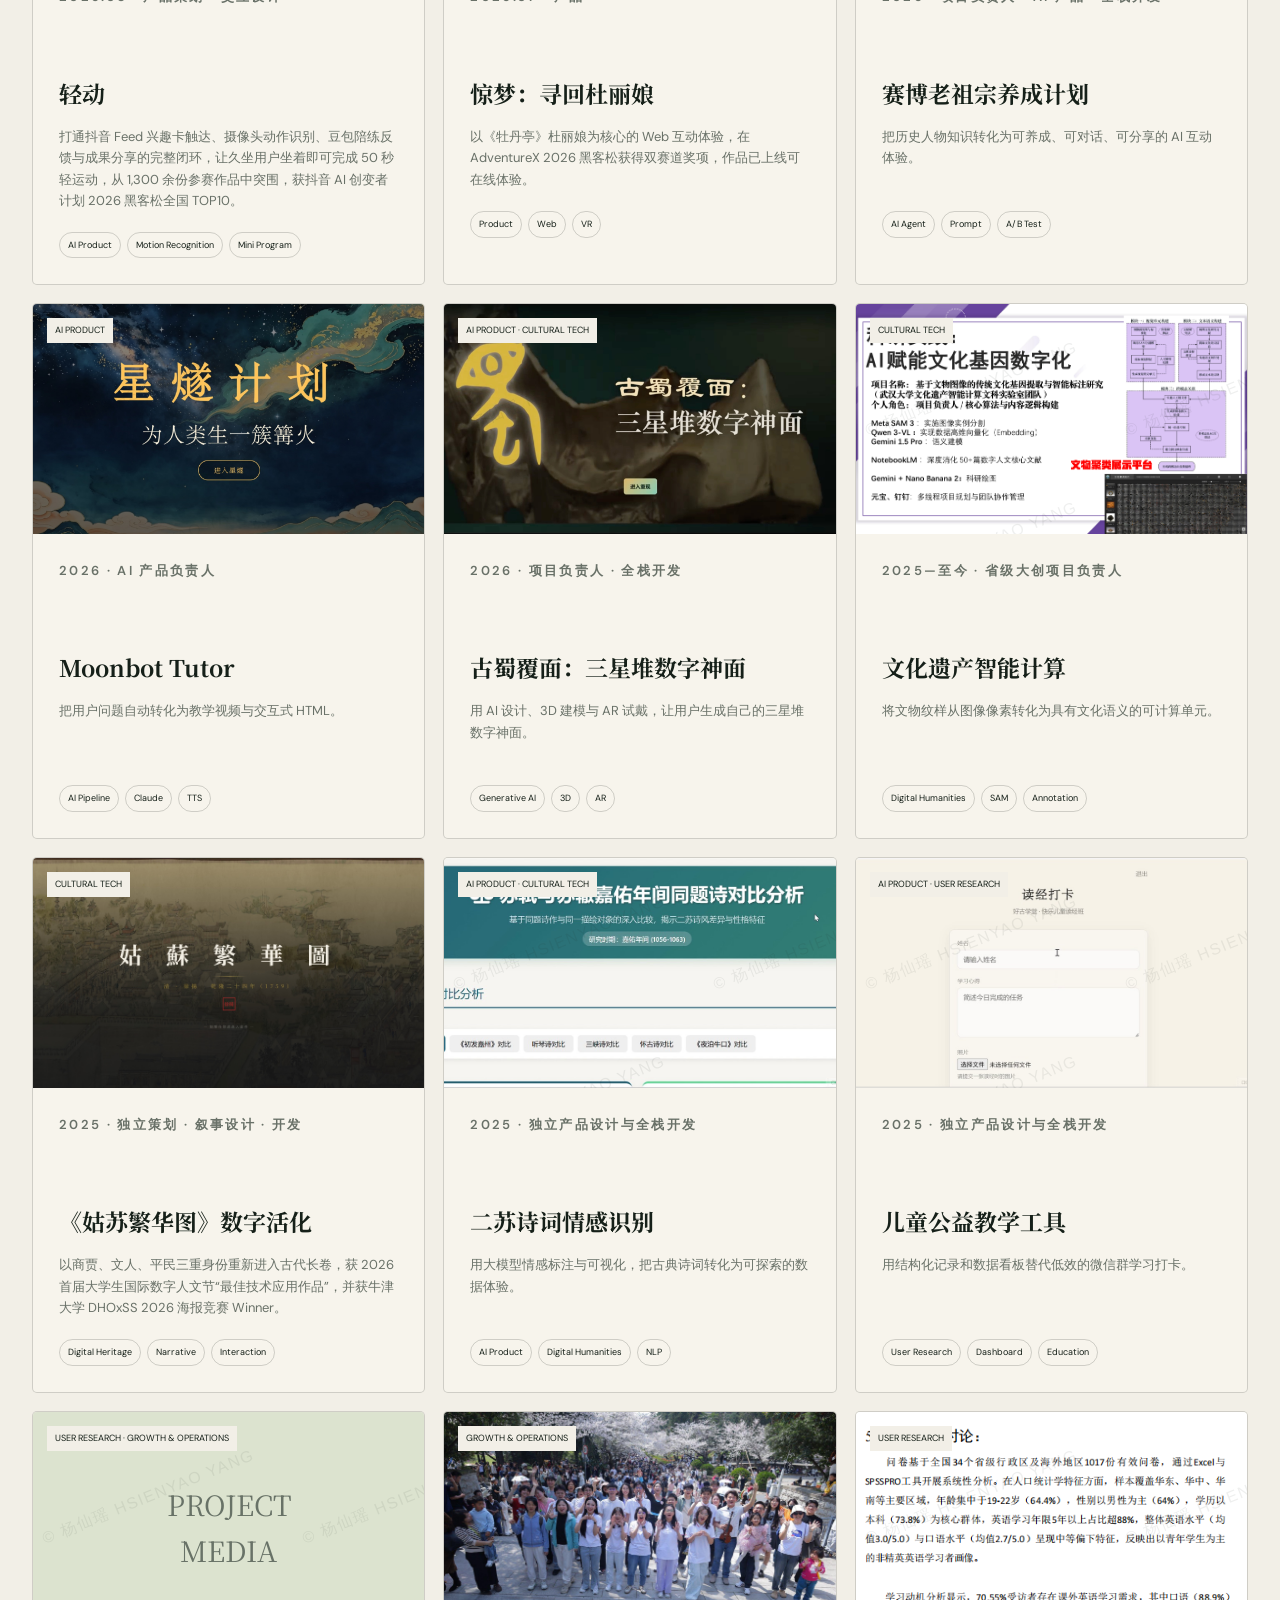
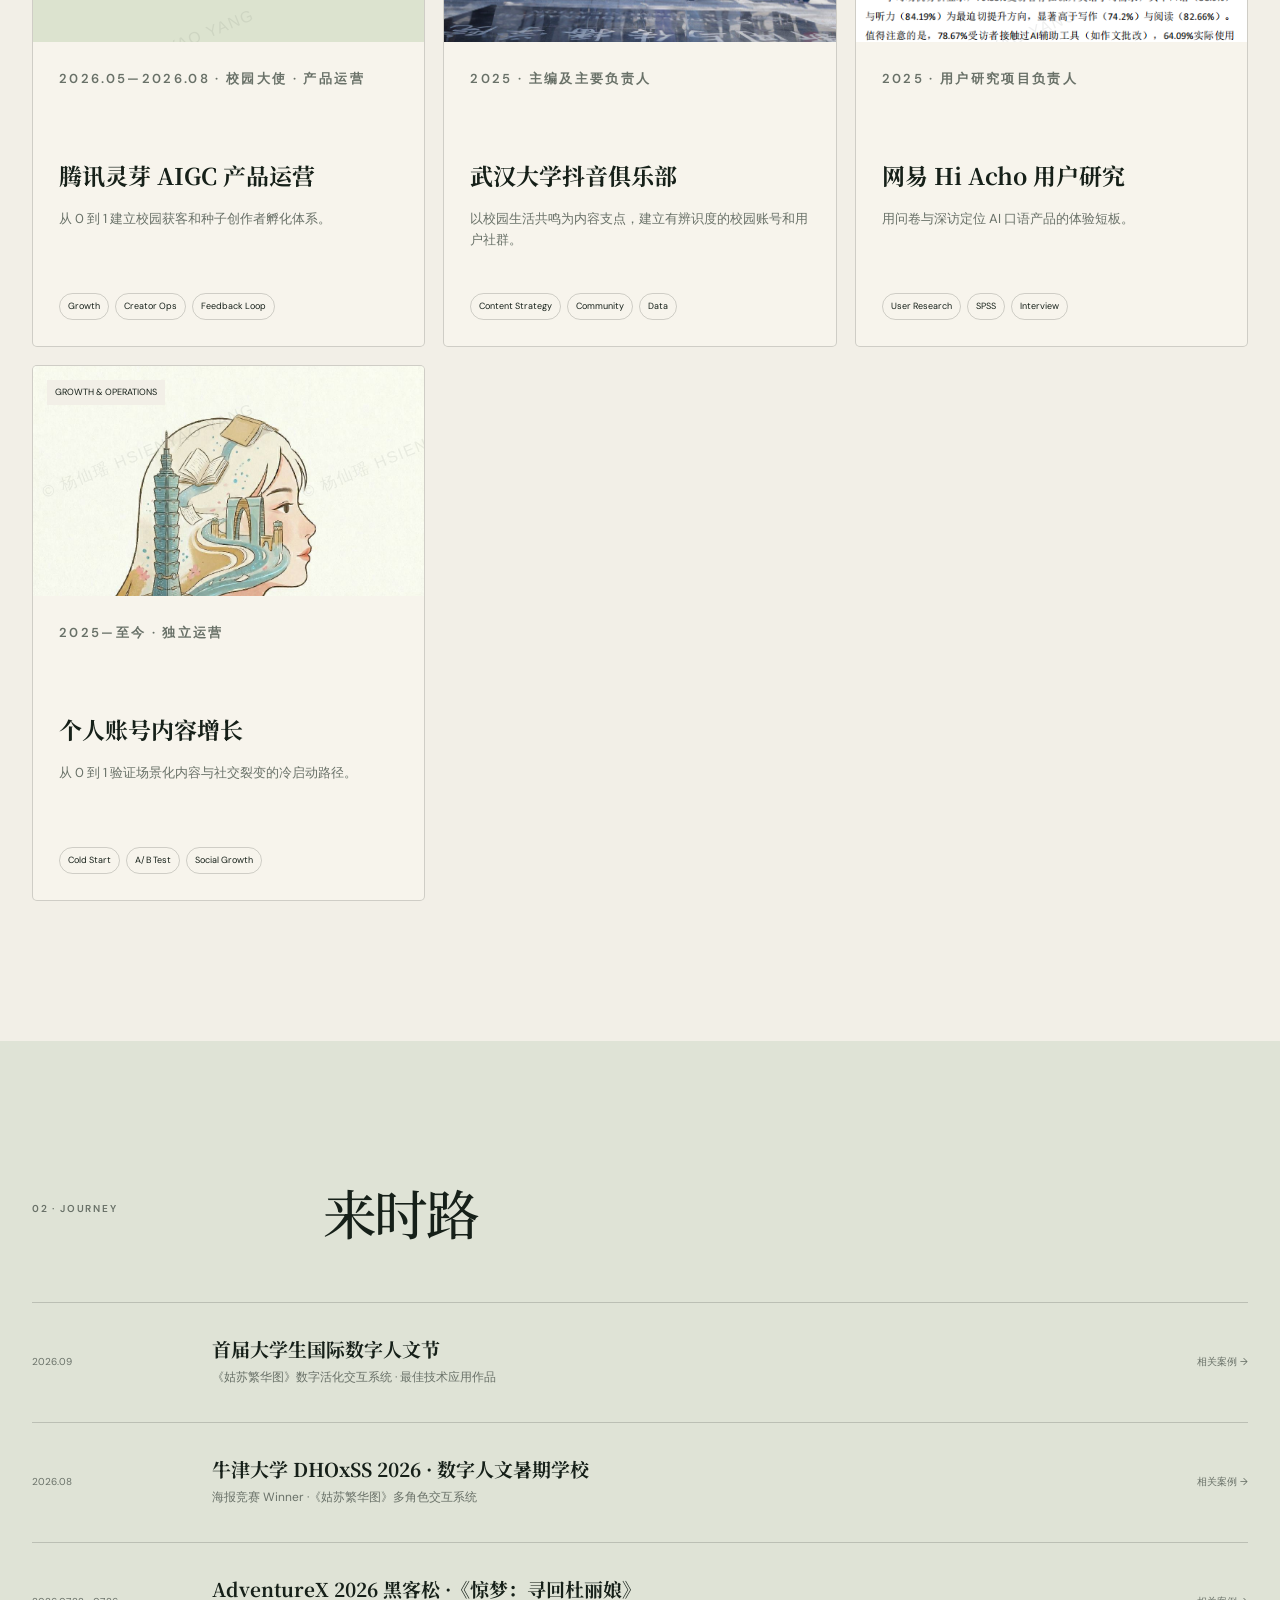
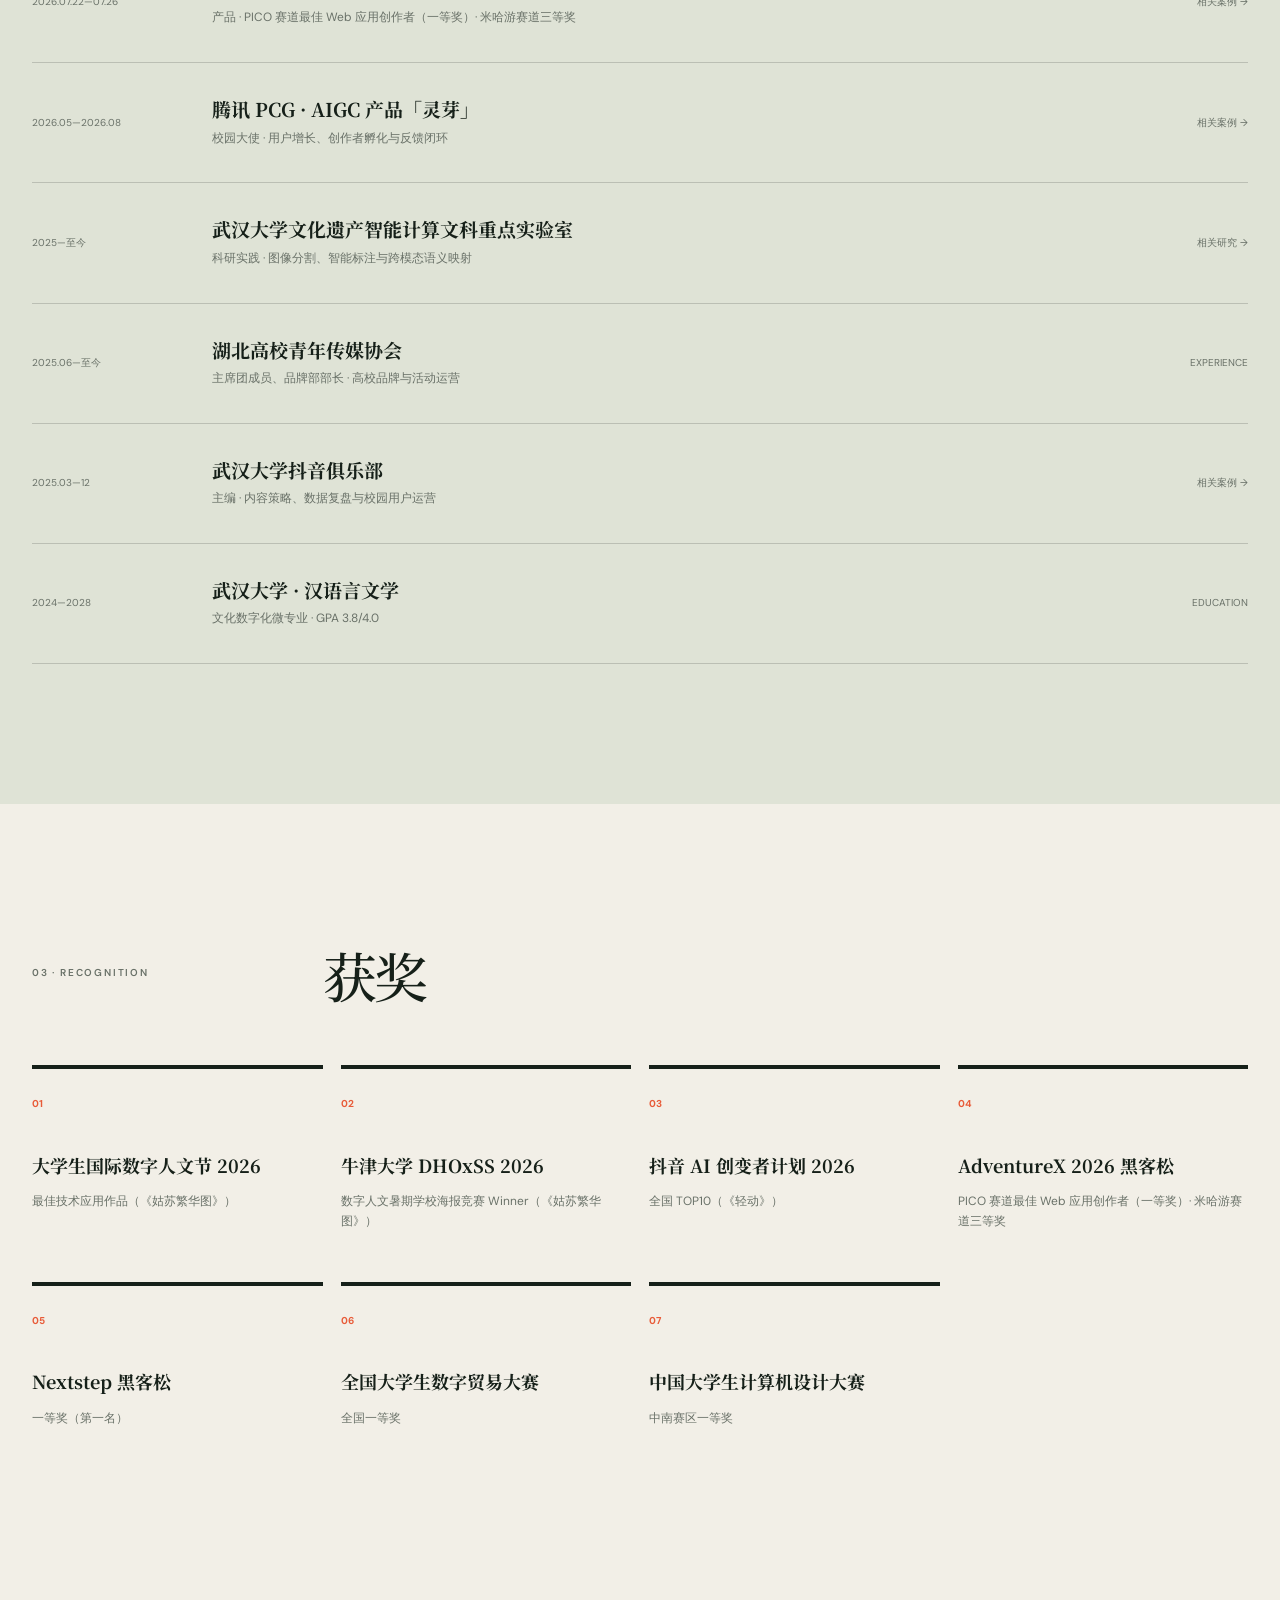
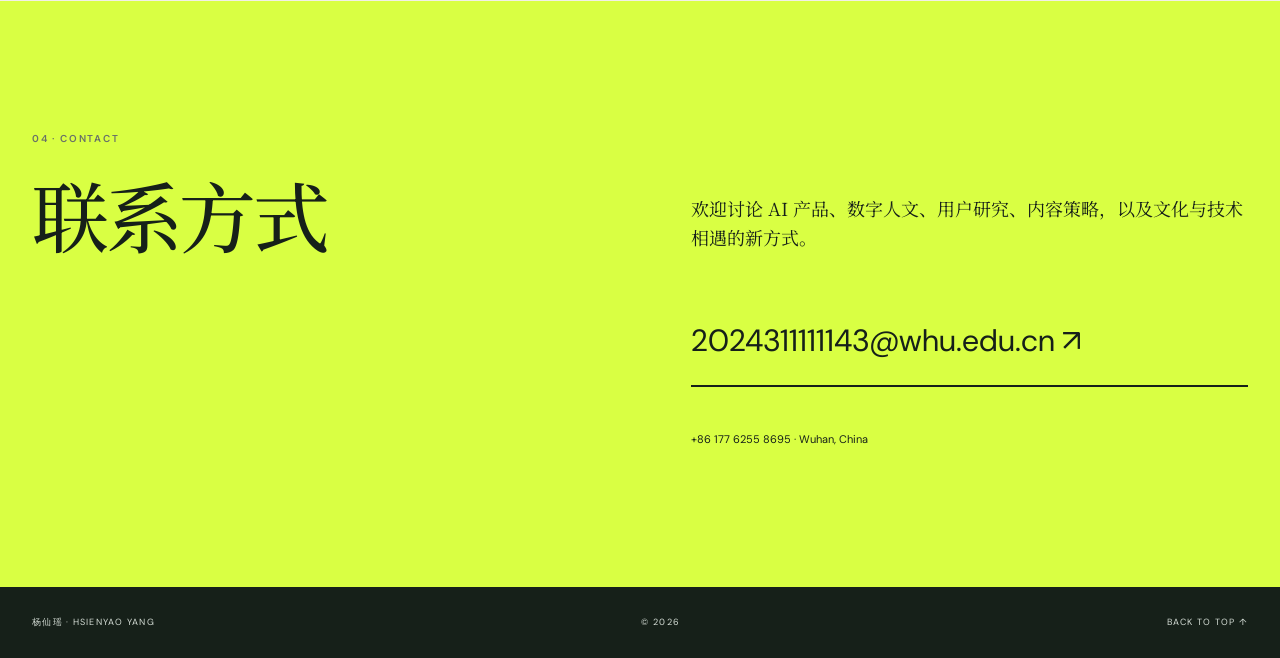
==== commit df246897: "Add Qingdong and Prosperous Suzhou award certificates" ====
--- a/index.html
+++ b/index.html
@@ -10,7 +10,7 @@
   <link rel="preconnect" href="https://fonts.googleapis.com">
   <link rel="preconnect" href="https://fonts.gstatic.com" crossorigin>
   <link href="https://fonts.googleapis.com/css2?family=DM+Sans:wght@400;500;600&amp;family=Noto+Serif+SC:wght@400;500;600;700&amp;display=swap" rel="stylesheet">
-  <link rel="stylesheet" href="styles.css?v=20260907-5"><link rel="stylesheet" href="home.css">
+  <link rel="stylesheet" href="styles.css?v=20260921-awards"><link rel="stylesheet" href="home.css">
 </head>
 <body>
   <a class="skip" href="#main">跳到正文</a>
@@ -30,7 +30,7 @@
         <div class="profile-notes" aria-label="个人简介">
           <p>📚 非主流中文系学生@WHU 大二｜Digital Humanities｜在大陆读书的台湾人｜跨文化研究｜AI+人文｜ESTJ-A</p>
           <p>👩🏻‍💻 Hackathon Builder｜多项赛事一等奖</p>
-          <p>🎨 《姑苏繁华图》数字活化已上线 · 牛津 DHOxSS 2026 海报竞赛 Winner</p>
+          <p>🎨 《姑苏繁华图》数字活化已上线 · 2026 大学生国际数字人文节最佳技术应用作品</p>
           <p>🤓 多项竞赛负责人｜国家级、省级一等奖竞赛获奖者</p>
           <p>🧩 湖北校媒品牌部负责人｜武大自强新闻宣传中心摄影视讯部成员</p>
           <p>🙌🏻 内容创作者｜欢迎关注@Angela的两岸观察日记</p>
@@ -53,6 +53,7 @@
     <section class="journey" id="journey"><div class="shell">
       <div class="section-title reveal"><p class="kicker">02 · JOURNEY</p><h2>来时路</h2></div>
       <div class="timeline reveal">
+        <article><time>2026.09</time><div><h3>首届大学生国际数字人文节</h3><p>《姑苏繁华图》数字活化交互系统 · 最佳技术应用作品</p></div><a href="project.html?id=gusu">相关案例 →</a></article>
         <article><time>2026.08</time><div><h3>牛津大学 DHOxSS 2026 · 数字人文暑期学校</h3><p>海报竞赛 Winner ·《姑苏繁华图》多角色交互系统</p></div><a href="project.html?id=gusu">相关案例 →</a></article>
         <article><time>2026.07.22—07.26</time><div><h3>AdventureX 2026 黑客松 ·《惊梦：寻回杜丽娘》</h3><p>产品 · PICO 赛道最佳 Web 应用创作者（一等奖）· 米哈游赛道三等奖</p></div><a href="project.html?id=jingmeng">相关案例 →</a></article>
         <article><time>2026.05—2026.08</time><div><h3>腾讯 PCG · AIGC 产品「灵芽」</h3><p>校园大使 · 用户增长、创作者孵化与反馈闭环</p></div><a href="project.html?id=lingya">相关案例 →</a></article>
@@ -65,12 +66,12 @@
 
     <section class="recognition shell">
       <div class="section-title reveal"><p class="kicker">03 · RECOGNITION</p><h2>获奖</h2></div>
-      <div class="award-grid reveal"><article><b>01</b><h3>牛津大学 DHOxSS 2026</h3><p>数字人文暑期学校海报竞赛 Winner（《姑苏繁华图》）</p></article><article><b>02</b><h3>AdventureX 2026 黑客松</h3><p>PICO 赛道最佳 Web 应用创作者（一等奖）· 米哈游赛道三等奖</p></article><article><b>03</b><h3>抖音 AI 创变者计划</h3><p>武汉大学站第一名 · 深圳大区赛 TOP10</p></article><article><b>04</b><h3>Nextstep 黑客松</h3><p>一等奖（第一名）</p></article><article><b>05</b><h3>全国大学生数字贸易大赛</h3><p>全国一等奖</p></article><article><b>06</b><h3>中国大学生计算机设计大赛</h3><p>中南赛区一等奖</p></article></div>
+      <div class="award-grid reveal"><article><b>01</b><h3>大学生国际数字人文节 2026</h3><p>最佳技术应用作品（《姑苏繁华图》）</p></article><article><b>02</b><h3>牛津大学 DHOxSS 2026</h3><p>数字人文暑期学校海报竞赛 Winner（《姑苏繁华图》）</p></article><article><b>03</b><h3>抖音 AI 创变者计划 2026</h3><p>全国 TOP10（《轻动》）</p></article><article><b>04</b><h3>AdventureX 2026 黑客松</h3><p>PICO 赛道最佳 Web 应用创作者（一等奖）· 米哈游赛道三等奖</p></article><article><b>05</b><h3>Nextstep 黑客松</h3><p>一等奖（第一名）</p></article><article><b>06</b><h3>全国大学生数字贸易大赛</h3><p>全国一等奖</p></article><article><b>07</b><h3>中国大学生计算机设计大赛</h3><p>中南赛区一等奖</p></article></div>
     </section>
 
     <section class="contact" id="contact"><div class="shell contact-grid reveal"><div><p class="kicker">04 · CONTACT</p><h2>联系方式</h2></div><div><p>欢迎讨论 AI 产品、数字人文、用户研究、内容策略，以及文化与技术相遇的新方式。</p><a class="email" href="mailto:2024311111143@whu.edu.cn">2024311111143@whu.edu.cn ↗</a><p class="contact-meta">+86 177 6255 8695 · Wuhan, China</p></div></div></section>
   </main>
   <footer><span>杨仙瑶 · HSIENYAO YANG</span><span>© <i id="year"></i></span><a href="#about">BACK TO TOP ↑</a></footer>
-  <script src="project-data.js?v=20260907-5"></script><script src="script.js?v=20260907-5"></script>
+  <script src="project-data.js?v=20260921-awards"></script><script src="script.js?v=20260907-5"></script>
 </body>
 </html>
--- a/styles.css
+++ b/styles.css
@@ -14,6 +14,7 @@
 .detail-gallery .kicker{margin-bottom:18px}
 .detail-gallery-grid{display:grid;grid-template-columns:1fr 1fr;gap:18px;align-items:start}
 .detail-gallery-grid figure{margin:0;position:relative}
+.detail-gallery-grid figure:only-child{grid-column:1/-1;max-width:760px}
 .detail-gallery-grid img{width:100%;height:auto;border:1px solid var(--line);border-radius:5px;background:#f7f4ec;transition:.25s}
 .detail-gallery-grid figure:hover img{box-shadow:0 14px 34px rgba(22,32,25,.1)}
 .detail-gallery-grid figcaption{margin-top:8px;font-size:11px;color:var(--muted)}
